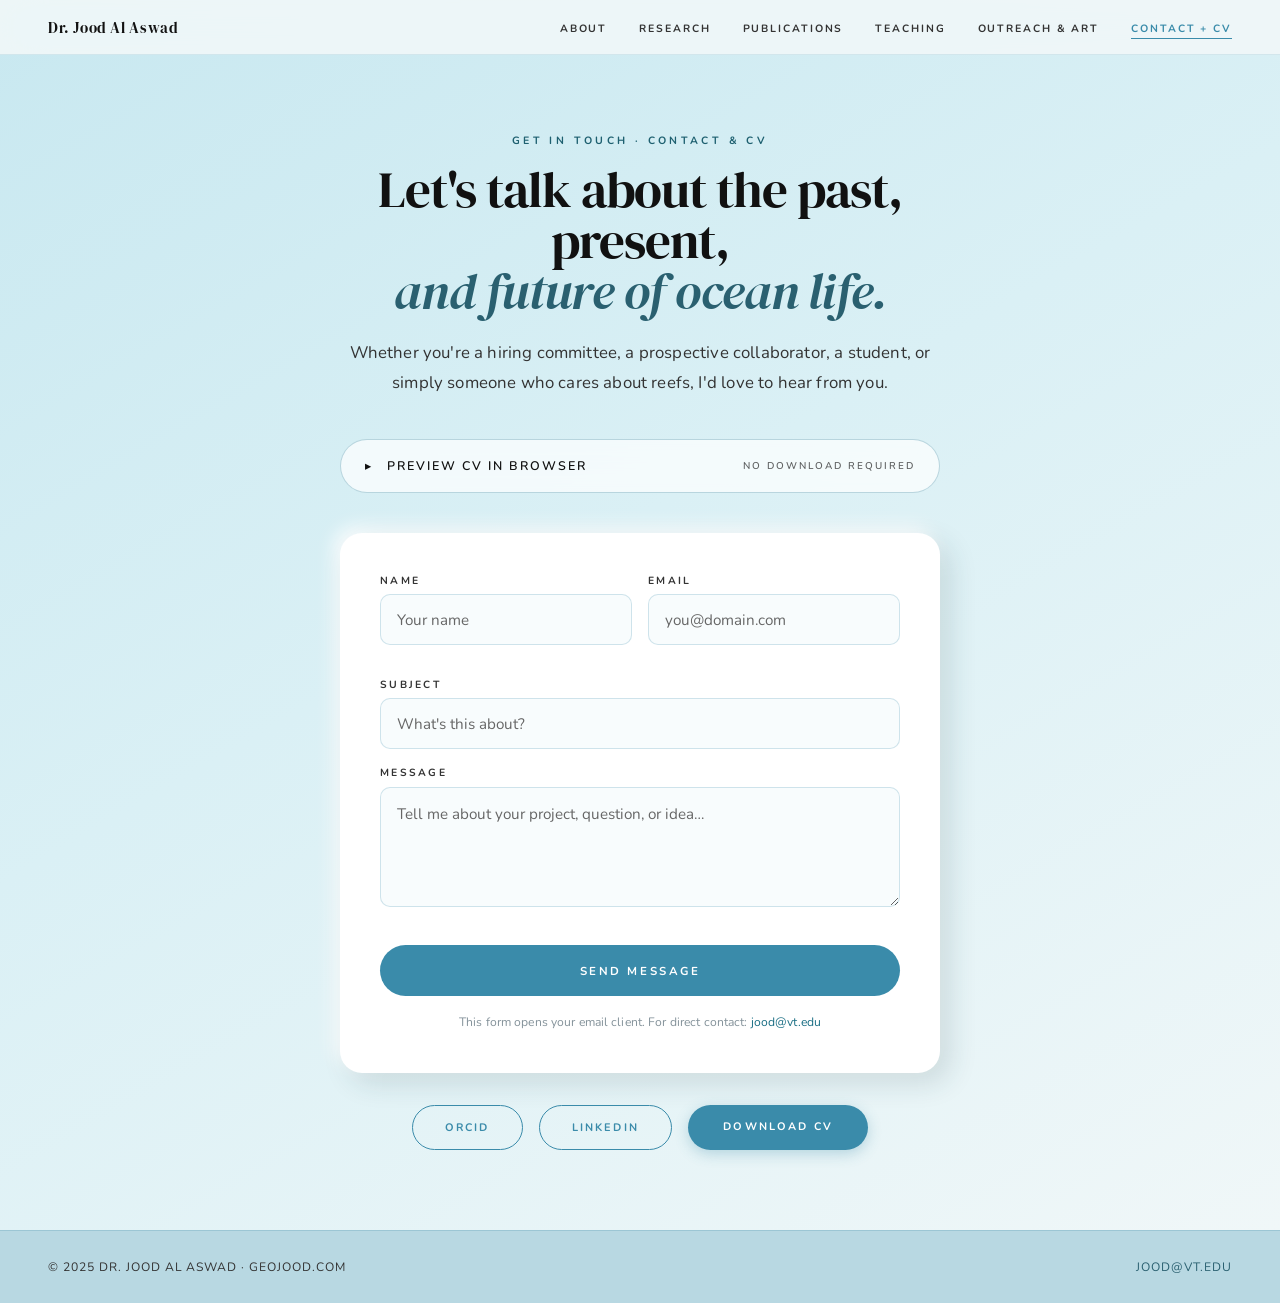
==== contact.html @ 515f74a3 "Add files via upload" ====
<!DOCTYPE html>
<html lang="en">
<head>
<meta charset="UTF-8">
<meta name="viewport" content="width=device-width, initial-scale=1.0">
<title>Contact &amp; CV: Dr. Jood Al Aswad</title>
<link rel="stylesheet" href="site.css">
<style>
.cv-toggle {
  width: 100%;
  display: flex; align-items: center; gap: 0.85rem;
  background: rgba(255,255,255,0.7);
  border: 1px solid rgba(46,125,154,0.3);
  color: #111111;
  font-family: var(--sans); font-size: 0.78rem;
  letter-spacing: 0.16em; text-transform: uppercase;
  font-weight: 600; padding: 1.1rem 1.5rem;
  border-radius: 999px; cursor: pointer;
  backdrop-filter: blur(10px);
  transition: all 0.3s; margin-bottom: 1.5rem;
}
.cv-toggle:hover { background: #ffffff; border-color: var(--teal); }
.cv-frame { border-radius: 14px; overflow: hidden; }
</style>
</head>
<body>

<nav>
  <a href="index.html" class="nav-name">Dr. Jood Al Aswad</a>
  <button class="nav-toggle" aria-label="Toggle navigation"><span></span><span></span><span></span></button>
  <ul class="nav-links">
    <li><a href="index.html">About</a></li>
    <li><a href="research.html">Research</a></li>
    <li><a href="publications.html">Publications</a></li>
    <li><a href="teaching.html">Teaching</a></li>
    <li><a href="outreach.html">Outreach &amp; Art</a></li>
    <li><a href="contact.html">Contact + CV</a></li>
  </ul>
</nav>

<!-- CONTACT, LIGHT SEAFOAM -->
<section style="min-height:100vh;background:linear-gradient(150deg,#c8e8f0 0%,#daf0f5 45%,#f0f7f8 100%);
  display:flex;flex-direction:column;align-items:center;justify-content:center;
  padding:8rem 2rem 5rem;position:relative;overflow:hidden;">

  <div class="bokeh">
    <div class="bokeh-orb" style="--tx:45px;--ty:-28px;--ts:1.12;width:600px;height:600px;top:-10%;left:30%;"></div>
    <div class="bokeh-orb" style="--tx:-30px;--ty:22px;--ts:0.92;width:450px;height:450px;top:35%;left:-5%;"></div>
    <div class="bokeh-orb" style="--tx:25px;--ty:-18px;--ts:1.05;width:350px;height:350px;top:40%;right:-5%;"></div>
  </div>

  <div style="position:relative;z-index:2;width:100%;max-width:600px;text-align:center;">
    <span class="eyebrow sr d1" style="display:inline-block;margin-bottom:1rem;">Get in touch · Contact &amp; CV</span>
    <h1 style="font-family:var(--serif);font-size:clamp(2rem,4vw,3.4rem);font-weight:400;line-height:1;
         color:#111111;margin-bottom:1.25rem;letter-spacing:-0.02em;" class="sr d2">
      Let's talk about the past, present,<br><em style="font-style:italic;color:var(--teal-d);">and future of ocean life.</em>
    </h1>
    <p style="font-size:1.05rem;color:#333333;line-height:1.82;margin-bottom:2.5rem;" class="sr d3">
      Whether you're a hiring committee, a prospective collaborator, a student, or simply someone who cares about reefs, I'd love to hear from you.
    </p>

    <!-- CV Preview -->
    <div class="sr d3" style="margin-bottom:2.5rem;">
      <button class="cv-toggle" onclick="toggleCV(this)">
        <span id="cv-toggle-icon">▸</span>
        <span id="cv-toggle-label">Preview CV in browser</span>
        <span style="margin-left:auto;font-size:0.62rem;opacity:0.65;">No download required</span>
      </button>
      <div id="cv-frame" style="display:none;">
        <div class="cv-frame">
          <object data="cv.pdf" type="application/pdf" width="100%" height="700">
            <p style="color:var(--text-muted);padding:1.5rem;text-align:center;">
              <a href="cv.pdf" style="color:var(--teal-d);">Download CV directly</a>
            </p>
          </object>
        </div>
      </div>
    </div>

    <!-- Contact form -->
    <div class="contact-form sr d4">
      <div class="form-row">
        <div class="form-group">
          <label class="form-label">Name</label>
          <input class="form-input" type="text" id="name" placeholder="Your name" autocomplete="name">
        </div>
        <div class="form-group">
          <label class="form-label">Email</label>
          <input class="form-input" type="email" id="email" placeholder="you@domain.com" autocomplete="email">
        </div>
      </div>
      <div class="form-group">
        <label class="form-label">Subject</label>
        <input class="form-input" type="text" id="subject" placeholder="What's this about?">
      </div>
      <div class="form-group">
        <label class="form-label">Message</label>
        <textarea class="form-textarea" id="message" placeholder="Tell me about your project, question, or idea…"></textarea>
      </div>
      <button class="form-submit" onclick="submitForm()">Send message</button>
      <div id="formSuccess" style="display:none;padding:1.2rem;background:rgba(76,161,175,0.12);
           border:1px solid rgba(76,161,175,0.4);border-radius:10px;
           text-align:center;font-family:var(--serif);font-size:1.05rem;
           color:var(--teal-d);margin-top:1rem;">
        ✦ Opening your mail app… send the message to complete.
      </div>
      <p style="font-size:0.76rem;color:rgba(10,37,53,0.5);text-align:center;margin-top:0.9rem;">
        This form opens your email client. For direct contact: <a href="mailto:jood@vt.edu" style="color:#1a6e84;">jood@vt.edu</a>
      </p>
    </div>

    <!-- External links -->
    <div class="flex-gap sr d5" style="justify-content:center;margin-top:2rem;">
      <a href="https://orcid.org/0000-0003-4360-7665" class="btn-ghost" style="border-color:var(--teal);color:var(--teal);" target="_blank">ORCID</a>
      <a href="http://linkedin.com/in/joodalaswad" class="btn-ghost" style="border-color:var(--teal);color:var(--teal);" target="_blank">LinkedIn</a>
      <a href="cv.pdf" class="btn-solid" target="_blank">Download CV</a>
    </div>
  </div>
</section>

<footer>
  <span>© 2025 Dr. Jood Al Aswad · geojood.com</span>
  <a href="mailto:jood@vt.edu">jood@vt.edu</a>
</footer>

<script src="site.js"></script>
<script>
function toggleCV(btn) {
  const frame = document.getElementById('cv-frame');
  const icon  = document.getElementById('cv-toggle-icon');
  const label = document.getElementById('cv-toggle-label');
  const open  = frame.style.display === 'block';
  frame.style.display = open ? 'none' : 'block';
  icon.textContent  = open ? '▸' : '▾';
  label.textContent = open ? 'Preview CV in browser' : 'Hide CV preview';
}
</script>
</body>
</html>
---- site.css ----
/* ============================================================
   DR. JOOD AL ASWAD — SITE CSS v3
   Umvvelt-inspired: seafoam white body, dark neumorphic cards,
   glassmorphic hero, Nunito + Cormorant Garamond
   ============================================================ */

@import url('https://fonts.googleapis.com/css2?family=DM+Serif+Display:ital@0;1&family=Nunito:ital,wght@0,400;0,500;0,600;0,700;0,800;1,400&display=swap');

:root {
  --serif:  'DM Serif Display', Georgia, serif;
  --sans:   'Nunito', system-ui, sans-serif;

  /* Page surface — seafoam white */
  --bg:       #f0f7f8;
  --bg-card:  #f8fcfd;   /* slightly lighter for card-on-bg use */

  /* Light blue neumorphic card */
  --card-bg:   #cfe8ed;
  --card-dark: #aac8d0;
  --card-lt:   #ffffff;

  /* Text on light background */
  --ink:     #111111;
  --ink-mid: #333333;
  --ink-lt:  #666666;

  /* Text on light blue cards */
  --card-text:  #111111;
  --card-muted: #333333;
  --card-label: #2a6070;

  /* Accents — keep your ocean palette */
  --teal:   #3a8baa;
  --teal-d: #2a6070;
  --cyan:   #7ee8ff;
  --gold:   #c8a020;    /* warmer gold on light bg */
  --gold-lt:#fff0a0;    /* light gold for dark cards */
  --coral:  #f5a8c0;

  /* Hero glass */
  --glass-bg:     rgba(255,255,255,0.45);
  --glass-border: rgba(58,139,170,0.22);

  --max-w: 1160px;
  --narrow: 720px;
}

*, *::before, *::after { margin:0; padding:0; box-sizing:border-box; }
html { scroll-behavior:smooth; overflow-x:hidden; }
body {
  font-family: var(--sans);
  font-size: 16px;
  color: var(--ink);
  background: var(--bg);
  -webkit-font-smoothing: antialiased;
  overflow-x: hidden;
}
p { line-height:1.82; letter-spacing:0.01em; font-weight:400; }
a { color:inherit; text-decoration:none; }
img { display:block; }

/* ============================================================
   NAVIGATION
   ============================================================ */
nav {
  position:fixed; top:0; left:0; right:0; z-index:300;
  display:flex; justify-content:space-between; align-items:center;
  padding:1rem 3rem;
  background:rgba(240,247,248,0.92);
  backdrop-filter:blur(20px) saturate(1.4);
  border-bottom:1px solid rgba(58,139,170,0.15);
}
.nav-name {
  font-family:var(--serif);
  font-size:0.95rem;
  color:var(--ink);
  letter-spacing:0.04em;
  font-weight:500;
}
.nav-links { display:flex; gap:2rem; list-style:none; }
.nav-links a {
  font-size:0.66rem;
  letter-spacing:0.18em;
  text-transform:uppercase;
  color:var(--ink-mid);
  font-weight:700;
  transition:color 0.22s;
  padding-bottom:2px;
  border-bottom:1.5px solid transparent;
}
.nav-links a:hover,
.nav-links a.active { color:var(--teal); border-bottom-color:var(--teal); }

.nav-toggle {
  display:none; flex-direction:column; gap:5px;
  background:none; border:none; cursor:pointer; padding:0.4rem; z-index:310;
}
.nav-toggle span { display:block; width:22px; height:2px; background:var(--ink); border-radius:2px; transition:all 0.3s; }
.nav-toggle.open span:nth-child(1) { transform:translateY(7px) rotate(45deg); }
.nav-toggle.open span:nth-child(2) { opacity:0; }
.nav-toggle.open span:nth-child(3) { transform:translateY(-7px) rotate(-45deg); }

@media (max-width:768px) {
  nav { padding:0.85rem 1.25rem; }
  .nav-toggle { display:flex; }
  .nav-links {
    display:none; position:fixed; top:0; left:0; right:0;
    padding:5rem 2rem 2rem;
    background:rgba(240,247,248,0.97);
    backdrop-filter:blur(24px);
    flex-direction:column; gap:0; z-index:299;
    border-bottom:1px solid rgba(58,139,170,0.2);
  }
  .nav-links.open { display:flex; }
  .nav-links li { border-bottom:1px solid rgba(58,139,170,0.12); }
  .nav-links a { display:block; padding:1rem 0.5rem; border-bottom:none; }
}

/* ============================================================
   HERO — LIGHT GLASSMORPHISM
   Bright gradient, bokeh teal orbs, white frosted panel
   ============================================================ */
.page-hero {
  min-height:100vh;
  position:relative;
  display:grid;
  grid-template-columns:1.35fr 1fr;
  align-items:stretch;
  overflow:hidden;
  background:linear-gradient(150deg, #d4eef5 0%, #e8f6f8 35%, #f0f7f8 70%, #e2f0f4 100%);
}

.bokeh { position:absolute; inset:0; pointer-events:none; overflow:hidden; }
.bokeh-orb {
  position:absolute; border-radius:50%;
  filter:blur(90px); opacity:0;
  animation:bokehFloat ease-in-out infinite alternate;
}
.bokeh-orb:nth-child(1) {
  width:600px; height:600px; top:-10%; left:30%;
  background:radial-gradient(circle,rgba(58,139,170,0.28) 0%,transparent 70%);
  animation-duration:14s; animation-delay:0s;
}
.bokeh-orb:nth-child(2) {
  width:450px; height:450px; top:30%; left:-5%;
  background:radial-gradient(circle,rgba(76,161,175,0.22) 0%,transparent 70%);
  animation-duration:18s; animation-delay:-4s;
}
.bokeh-orb:nth-child(3) {
  width:500px; height:500px; top:35%; right:-8%;
  background:radial-gradient(circle,rgba(126,232,255,0.2) 0%,transparent 70%);
  animation-duration:22s; animation-delay:-8s;
}
.bokeh-orb:nth-child(4) {
  width:280px; height:280px; bottom:10%; left:55%;
  background:radial-gradient(circle,rgba(200,160,32,0.14) 0%,transparent 70%);
  animation-duration:16s; animation-delay:-2s;
}
@keyframes bokehFloat {
  from { opacity:0.7; transform:translate(0,0) scale(1); }
  to   { opacity:1;   transform:translate(var(--tx,30px),var(--ty,-20px)) scale(var(--ts,1.08)); }
}

/* Hero glass panel */
.hero-inner {
  position:relative; z-index:2;
  padding:8rem 3.5rem 4rem 4.5rem;
  display:flex; flex-direction:column; justify-content:center;
  background:var(--glass-bg);
  backdrop-filter:blur(24px) saturate(1.5);
  -webkit-backdrop-filter:blur(24px) saturate(1.5);
  border-right:1px solid var(--glass-border);
}
.hero-photo-col {
  position:relative; z-index:2;
  display:flex; flex-direction:column; align-self:stretch;
}
.portrait-large { flex:1; min-height:0; overflow:hidden; }
.portrait-large img { width:100%; height:100%; object-fit:cover; object-position:center top; }
.hero-affil {
  padding:1.2rem 1.5rem;
  background:rgba(255,255,255,0.7);
  backdrop-filter:blur(12px);
  border-top:1px solid var(--glass-border);
}
.hero-affil-role { font-size:0.88rem; color:var(--teal); font-weight:600; letter-spacing:0.04em; }
.hero-affil-inst { font-size:0.78rem; color:var(--ink-mid); margin-top:0.2rem; }

/* Hero type — dark text on light glass */
.hero-eyebrow {
  font-size:0.66rem; letter-spacing:0.34em; text-transform:uppercase;
  font-family:var(--serif); font-style:italic; font-weight:400;
  color:var(--teal); margin-bottom:1.1rem; display:block;
  animation:fadeUp 0.7s ease both;
}
.hero-hi {
  font-family:var(--serif); font-size:1.05rem; font-weight:300;
  color:var(--ink-mid); margin-bottom:0.1rem; font-style:italic;
  animation:fadeUp 0.8s 0.06s ease both;
}
.hero-name {
  font-family:var(--serif);
  font-size:clamp(2.2rem,4.2vw,3.8rem);
  font-weight:300; line-height:0.95;
  color:var(--ink); margin-bottom:1rem;
  animation:fadeUp 0.85s 0.12s ease both;
}
.hero-name em { font-style:italic; color:var(--teal); }
.hero-tagline {
  font-family:var(--serif); font-size:clamp(0.9rem,1.3vw,1.05rem);
  font-style:italic; font-weight:300;
  color:var(--ink-mid); margin-bottom:1rem;
  animation:fadeUp 0.9s 0.18s ease both;
}
.hero-vision {
  font-size:clamp(0.9rem,1.2vw,1.02rem);
  line-height:1.82; color:var(--ink);
  font-weight:400; margin-bottom:1.5rem;
  animation:fadeUp 1s 0.24s ease both;
  max-width:520px;
}
.hero-vision strong { color:var(--teal); font-weight:700; }
.hero-cta { display:flex; gap:1rem; flex-wrap:wrap; animation:fadeUp 1s 0.3s ease both; }

.hero-wave { position:absolute; bottom:0; left:0; right:0; pointer-events:none; z-index:3; }

@keyframes fadeUp {
  from { opacity:0; transform:translateY(18px); }
  to   { opacity:1; transform:none; }
}

@media (max-width:768px) {
  .page-hero { grid-template-columns:1fr; grid-template-rows:auto auto; min-height:auto; height:auto; }
  .hero-photo-col { order:1; height:55vw; max-height:340px; padding-top:4.5rem; }
  .hero-inner { order:2; padding:2.5rem 1.5rem 3rem; border-right:none; border-top:1px solid var(--glass-border); }
  .hero-name { font-size:clamp(2.2rem,10vw,3.2rem); }
}

/* Fish */
.fish { position:fixed; pointer-events:none; opacity:0; animation:swimRight linear infinite; z-index:1; }
.fish img { width:100%; height:auto; }
@keyframes swimRight {
  from { transform:translateX(-120px); opacity:0; }
  5%   { opacity:0.18; }
  95%  { opacity:0.18; }
  to   { transform:translateX(calc(100vw + 120px)); opacity:0; }
}

/* ============================================================
   SECTION INTRO — inner pages (light version)
   ============================================================ */
.section-intro {
  padding:7rem 3rem 4rem;
  background:linear-gradient(150deg,#c8e8f0 0%,#daf0f5 40%,#f0f7f8 100%);
  position:relative; overflow:hidden;
}
.section-intro .bokeh { position:absolute; inset:0; }
.section-intro-inner { max-width:var(--max-w); margin:0 auto; position:relative; z-index:2; }
.section-intro-inner .eyebrow { color:rgba(180,230,245,0.85); }
.section-intro h1 {
  font-family:var(--serif);
  font-size:clamp(2.2rem,4vw,3.8rem);
  font-weight:400; line-height:1;
  letter-spacing:-0.02em; color:var(--ink);
  margin-bottom:1.25rem;
}
.section-intro h1 em { font-style:italic; color:var(--teal); }
.section-intro p.lead {
  font-size:clamp(1rem,1.4vw,1.18rem);
  font-weight:400; line-height:1.85;
  color:var(--ink-mid); max-width:640px;
}

/* ============================================================
   CONTENT SECTIONS — light background
   ============================================================ */
.neu-section { background:var(--bg); padding:7rem 3rem; position:relative; }
.neu-inner  { max-width:var(--max-w); margin:0 auto; }
.neu-narrow { max-width:var(--narrow); margin:0 auto; }

/* Section headers on light background */
.eyebrow {
  font-size:0.66rem; letter-spacing:0.32em; text-transform:uppercase;
  font-weight:700; color:#1e6070;
  margin-bottom:1rem; display:block;
}
.section-headline {
  font-family:var(--serif);
  font-size:clamp(2rem,3.5vw,3.2rem);
  font-weight:400; line-height:1.02;
  letter-spacing:-0.02em; color:var(--ink);
  margin-bottom:1.5rem;
}
.section-headline em { font-style:italic; color:var(--teal); }
.section-lead {
  font-size:clamp(1rem,1.3vw,1.15rem);
  font-weight:400; line-height:1.88;
  color:var(--ink-mid);
  max-width:640px; margin-bottom:3rem;
}

/* ============================================================
   NEUMORPHIC CARDS — dark panels on light page
   Light comes from top-left; dark shadow bottom-right
   ============================================================ */
.neu-card {
  background:var(--card-bg);
  border-radius:20px;
  padding:2rem 2.25rem;
  box-shadow:7px 7px 16px var(--card-dark),-5px -5px 13px var(--card-lt);
  transition:box-shadow 0.32s ease, transform 0.32s ease;
}
.neu-card:hover {
  box-shadow:9px 9px 20px var(--card-dark),-6px -6px 16px var(--card-lt);
  transform:translateY(-2px);
}
.neu-card.accent-pink,.neu-card.accent-cyan,
.neu-card.accent-gold,.neu-card.accent-teal {
  box-shadow:7px 7px 16px var(--card-dark),-5px -5px 13px var(--card-lt);
}

/* Card grids */
.neu-grid-2 { display:grid; grid-template-columns:repeat(2,1fr); gap:1.75rem; }
.neu-grid-3 { display:grid; grid-template-columns:repeat(3,1fr); gap:1.5rem; }
@media (max-width:880px) { .neu-grid-2,.neu-grid-3 { grid-template-columns:1fr; } }

/* Card internals */
.neu-card-num {
  font-family:var(--serif); font-size:2.4rem; font-weight:400;
  color:var(--teal-d); line-height:1; margin-bottom:0.75rem;
}
.neu-card h3,.neu-card h4 {
  font-family:var(--sans); font-size:1.15rem; font-weight:700;
  color:#111111; margin-bottom:0.6rem; line-height:1.25;
}
.neu-card p { font-size:1rem; line-height:1.88; color:#333333; font-weight:400; }
.neu-card p strong { color:#111111; font-weight:700; }
.neu-stat-num {
  font-family:var(--serif); font-size:clamp(2.8rem,4.5vw,4rem);
  font-weight:400; line-height:1; color:var(--teal-d);
  margin-bottom:0.85rem; letter-spacing:-0.02em;
}
.neu-stat-head { font-family:var(--sans); font-size:1.15rem; font-weight:700; color:#111111; margin-bottom:0.5rem; line-height:1.3; }
.neu-stat-body { font-size:1rem; line-height:1.78; color:#333333; }

/* ============================================================
   BUTTONS
   ============================================================ */
.btn-solid {
  display:inline-block; padding:0.9rem 2.2rem;
  background:var(--teal); color:#ffffff;
  font-family:var(--sans); font-size:0.68rem;
  letter-spacing:0.2em; text-transform:uppercase;
  font-weight:700; border-radius:999px;
  transition:all 0.25s;
  box-shadow:0 4px 14px rgba(58,139,170,0.3);
}
.btn-solid:hover { background:var(--teal-d); transform:translateY(-2px); box-shadow:0 6px 20px rgba(58,139,170,0.4); }

.btn-ghost {
  display:inline-block; padding:0.88rem 2rem;
  background:transparent;
  border:1.5px solid var(--teal);
  color:var(--teal);
  font-family:var(--sans); font-size:0.68rem;
  letter-spacing:0.2em; text-transform:uppercase;
  font-weight:700; border-radius:999px; transition:all 0.25s;
}
.btn-ghost:hover { background:var(--teal); color:#ffffff; }

/* ============================================================
   PUBLICATION CARDS
   ============================================================ */
.pub-card {
  display:grid; grid-template-columns:52px 1fr; gap:1.5rem;
  align-items:start; padding:1.75rem 2rem;
  background:var(--card-bg);
  border-radius:16px;
  box-shadow:7px 7px 16px var(--card-dark),-5px -5px 13px var(--card-lt);
  margin-bottom:1.25rem; transition:box-shadow 0.28s,transform 0.28s;
  position:relative; overflow:hidden;
}
.pub-card::before {
  content:''; position:absolute; left:0; top:50%;
  transform:translateY(-50%); width:3px; height:55%;
  border-radius:3px; opacity:0.65; transition:height 0.28s,opacity 0.28s;
}
.pub-card:nth-child(1)::before { background:#c07090; }
.pub-card:nth-child(2)::before { background:var(--teal); }
.pub-card:nth-child(3)::before { background:var(--gold); }
.pub-card:nth-child(4)::before { background:#4ca1af; }
.pub-card:nth-child(5)::before { background:#c07090; }
.pub-card:nth-child(6)::before { background:var(--gold); }
.pub-card:hover { transform:translateX(5px); box-shadow:9px 9px 20px var(--card-dark),-6px -6px 16px var(--card-lt); }
.pub-card:hover::before { height:75%; opacity:1; }
.pub-yr { font-family:var(--sans); font-size:1.05rem; font-weight:700; color:var(--teal-d); line-height:1.3; }
.pub-title { font-family:var(--sans); font-size:1.08rem; color:#111111; margin-bottom:0.3rem; line-height:1.45; font-weight:700; }
.pub-authors { font-size:0.93rem; color:#444444; margin-bottom:0.45rem; }
.pub-summary { font-size:0.97rem; color:#333333; line-height:1.82; font-weight:400; }
.pub-tags { display:flex; gap:0.45rem; flex-wrap:wrap; margin-top:0.75rem; }
.pub-tag {
  font-size:0.6rem; letter-spacing:0.14em; text-transform:uppercase;
  padding:0.28rem 0.75rem;
  background:rgba(46,125,154,0.10); border:1px solid rgba(46,125,154,0.28);
  border-radius:999px; color:var(--teal-d); font-weight:700;
  text-decoration:none; transition:all 0.22s;
}
.pub-tag:hover { background:var(--teal); color:#fff; border-color:var(--teal); }

/* ============================================================
   RESEARCH TIMELINE
   ============================================================ */
.research-layout {
  display:grid; grid-template-columns:200px 1fr;
  gap:4rem; align-items:stretch;
}
.research-layout > aside { position:relative; }
.research-layout > aside::before {
  content:''; position:absolute;
  left:1.75rem; top:0; bottom:0; width:2px;
  background:rgba(46,125,154,0.18); border-radius:2px; z-index:0;
}
.research-layout > aside::after {
  content:''; position:absolute;
  left:1.75rem; top:0; width:2px;
  height:var(--progress,0%); background:#e87070;
  border-radius:2px;
  box-shadow:0 0 6px rgba(232,112,112,0.8),0 0 14px rgba(232,112,112,0.5),0 0 28px rgba(232,112,112,0.25);
  transition:height 0.12s ease-out; z-index:0;
}
.rt-bar { position:sticky; top:7rem; }
.rt-item {
  position:absolute; left:0; transform:translateY(-50%);
  display:block; padding-left:2.5rem;
  cursor:pointer; text-decoration:none;
  border-left:2.5px solid transparent;
  margin-left:calc(1.75rem - 1px);
  transition:border-color 0.28s; white-space:nowrap; z-index:2;
}
.rt-item::before {
  content:''; position:absolute; left:-8px; top:50%;
  transform:translateY(-50%);
  width:11px; height:11px; border-radius:50%;
  background:#daeef2; border:2px solid rgba(46,125,154,0.3);
  transition:all 0.35s cubic-bezier(.4,0,.2,1); z-index:3;
}
.rt-item.active { border-left-color:var(--teal); }
.rt-item.active::before {
  background:var(--teal); border-color:var(--teal);
  width:16px; height:16px; left:-10px;
  box-shadow:0 0 0 4px rgba(46,125,154,0.18),0 0 14px rgba(46,125,154,0.85),0 0 32px rgba(46,125,154,0.42);
}
.rt-item:hover::before { background:var(--teal); border-color:var(--teal); box-shadow:0 0 10px rgba(46,125,154,0.5); }
/* visited: coral — !important beats active and hover */
.rt-item.visited { border-left-color:#e87070 !important; }
.rt-item.visited::before {
  background:#e87070 !important;
  border-color:#e87070 !important;
  width:11px !important; height:11px !important; left:-8px !important;
  box-shadow:0 0 8px rgba(232,112,112,0.85), 0 0 20px rgba(232,112,112,0.45) !important;
  transition:none !important;
}
.rt-item.visited strong { color:#b84040 !important; }
.rt-item strong {
  font-family:var(--sans); font-size:0.92rem; font-weight:600;
  color:#555; display:block; margin-bottom:0.15rem; transition:color 0.26s;
}
.rt-item em {
  font-style:normal; font-size:0.66rem; letter-spacing:0.1em; text-transform:uppercase;
  color:#999; font-weight:500; transition:color 0.26s;
}
.rt-item:hover strong, .rt-item.active strong { color:var(--teal); font-weight:700; }
.rt-item.active em { color:var(--gold); }
/* visited strong repeated here so it beats hover/active in the cascade */
.rt-item.visited strong { color:#b84040 !important; }
@media (max-width:880px) {
  .research-layout { grid-template-columns:1fr; }
  .research-layout > aside { display:none; }
}

/* Research panels */
.rp-era { font-size:0.66rem; letter-spacing:0.26em; text-transform:uppercase; color:var(--ink-lt); font-weight:700; margin-bottom:0.4rem; }
.rp-scale { font-family:var(--serif); font-size:0.92rem; font-style:italic; color:var(--ink-mid); margin-bottom:0.65rem; }
.rp-title { font-family:var(--serif); font-size:1.7rem; font-weight:400; color:var(--ink); margin-bottom:0.9rem; line-height:1.2; }
.rp-body { font-size:1rem; line-height:1.88; color:var(--ink-mid); font-weight:400; max-width:640px; margin-bottom:1.25rem; }
.rp-body strong { color:var(--ink); font-weight:700; }
.rp-panel { padding-bottom:5rem; margin-bottom:5rem; border-bottom:1px solid rgba(58,139,170,0.15); }
.rp-panel:last-child { border-bottom:none; margin-bottom:0; padding-bottom:0; }

/* ============================================================
   PHOTO GRID
   ============================================================ */
.photo-grid { display:grid; grid-template-columns:repeat(2,1fr); gap:1.25rem; margin-top:2.5rem; }
.photo-cell {
  position:relative; aspect-ratio:1/1; overflow:hidden; border-radius:16px;
  background:#c8dfe4;
  box-shadow:6px 6px 16px rgba(26,61,74,.18),-3px -3px 10px rgba(255,255,255,.8);
  cursor:pointer; transition:all 0.32s;
}
.photo-cell img { width:100%; height:100%; object-fit:cover; transition:transform 0.5s ease; }
.photo-cell:hover { transform:translateY(-3px); box-shadow:8px 8px 22px rgba(26,61,74,.24),-4px -4px 12px rgba(255,255,255,.88); }
.photo-cell:hover img { transform:scale(1.05); }
.photo-label {
  position:absolute; bottom:0.6rem; left:0.7rem; right:0.7rem;
  font-size:0.58rem; letter-spacing:0.16em; text-transform:uppercase;
  color:#ffffff; font-weight:700; text-align:center;
  background:rgba(26,45,58,0.75); backdrop-filter:blur(8px);
  padding:0.38rem 0.7rem; border-radius:999px;
  opacity:0; transform:translateY(5px); transition:all 0.28s;
}
.photo-cell:hover .photo-label { opacity:1; transform:translateY(0); }
@media (max-width:600px) { .photo-grid { grid-template-columns:1fr; } }

/* ============================================================
   SKILLS GRID
   ============================================================ */
.skills-grid { display:grid; grid-template-columns:repeat(4,1fr); gap:1.25rem; margin-top:2.5rem; }
.skill-block {
  background:var(--card-bg);
  border-radius:16px; padding:1.75rem;
  box-shadow:7px 7px 16px var(--card-dark),-5px -5px 13px var(--card-lt);
  transition:box-shadow 0.28s, transform 0.28s;
}
.skill-block:hover { transform:translateY(-2px); box-shadow:9px 9px 20px var(--card-dark),-6px -6px 16px var(--card-lt); }
.skill-cat { font-size:0.68rem; letter-spacing:0.18em; text-transform:uppercase; color:var(--teal-d); margin-bottom:0.85rem; font-weight:700; }
.skill-list { list-style:none; font-size:1rem; color:#333333; line-height:2.1; }
@media (max-width:880px) { .skills-grid { grid-template-columns:repeat(2,1fr); } }

/* ============================================================
   EDUCATION
   ============================================================ */
.edu-item { display:flex; gap:2rem; padding:1.4rem 0; border-top:1px solid rgba(58,139,170,0.15); align-items:flex-start; }
.edu-year { font-family:var(--serif); font-size:1.5rem; color:var(--teal); white-space:nowrap; min-width:90px; padding-top:4px; flex-shrink:0; font-weight:400; }
.edu-degree { font-size:0.96rem; color:var(--ink-mid); line-height:1.65; }
.edu-degree strong { display:block; color:var(--ink); font-weight:700; font-size:1rem; margin-bottom:0.2rem; }
.edu-degree em { font-style:italic; color:var(--teal); font-size:0.88rem; display:block; margin-top:0.3rem; }

/* ============================================================
   PULL QUOTE
   ============================================================ */
.pull-quote {
  font-family:var(--serif);
  font-size:clamp(1.5rem,2.8vw,2.4rem);
  font-weight:400; line-height:1.15; letter-spacing:-0.015em;
  text-align:center; max-width:880px; margin:0 auto;
  color:var(--ink);
}
.pull-quote em { font-style:italic; color:var(--teal); }

/* ============================================================
   CONTACT FORM
   ============================================================ */
.contact-section { background:var(--bg); padding:7rem 3rem; }
.contact-inner { max-width:580px; margin:0 auto; text-align:center; }
.contact-form {
  background:#ffffff; border-radius:22px; padding:2.5rem;
  box-shadow:10px 10px 28px rgba(26,61,74,.14),-6px -6px 18px rgba(255,255,255,.9);
  text-align:left; margin-top:2.5rem;
}
.form-row { display:grid; grid-template-columns:1fr 1fr; gap:1rem; margin-bottom:1rem; }
.form-group { display:flex; flex-direction:column; gap:0.4rem; margin-bottom:1rem; }
.form-label { font-size:0.65rem; letter-spacing:0.22em; text-transform:uppercase; color:var(--ink-mid); font-weight:700; }
.form-input,.form-textarea {
  width:100%; padding:0.9rem 1rem;
  font-family:var(--sans); font-size:0.95rem;
  color:var(--ink); background:#f8fcfd;
  border:1.5px solid rgba(58,139,170,0.22);
  border-radius:10px; outline:none; transition:all 0.28s;
}
.form-input::placeholder,.form-textarea::placeholder { color:var(--ink-lt); }
.form-input:focus,.form-textarea:focus { border-color:var(--teal); box-shadow:0 0 0 3px rgba(58,139,170,0.12); background:#fff; }
.form-textarea { resize:vertical; min-height:120px; line-height:1.6; }
.form-submit {
  width:100%; margin-top:1.4rem; padding:1.1rem 2rem;
  background:var(--teal); color:#ffffff;
  font-family:var(--sans); font-size:0.72rem;
  letter-spacing:0.22em; text-transform:uppercase;
  border:none; border-radius:999px; cursor:pointer;
  transition:all 0.28s; font-weight:700;
}
.form-submit:hover { background:var(--teal-d); transform:translateY(-2px); box-shadow:0 8px 24px rgba(58,139,170,0.3); }
@media (max-width:600px) { .form-row { grid-template-columns:1fr; } }

/* ============================================================
   DARK BAND — pull quotes, CTAs
   ============================================================ */
.dark-band {
  background:#b8d8e2;
  padding:5rem 3rem;
}
.dark-band .pull-quote { color:#111111; }
.dark-band .pull-quote em { font-style:italic; color:var(--teal-d); }

/* ============================================================
   FOOTER
   ============================================================ */
footer {
  background:#b8d8e2; padding:1.75rem 3rem;
  display:flex; justify-content:space-between; align-items:center;
  border-top:1px solid rgba(46,125,154,0.2);
}
footer span { font-size:0.76rem; color:#333333; letter-spacing:0.08em; text-transform:uppercase; }
footer a { font-size:0.76rem; color:var(--teal-d); letter-spacing:0.08em; text-transform:uppercase; transition:color 0.22s; }
footer a:hover { color:var(--teal); }
@media (max-width:600px) { footer { flex-direction:column; gap:0.75rem; text-align:center; padding:1.5rem; } }

/* ============================================================
   WAVE DIVIDERS
   ============================================================ */
.wave-down svg { display:block; width:100%; }
.wave-up svg   { display:block; width:100%; }

/* ============================================================
   SCROLL REVEAL
   ============================================================ */
.sr { opacity:0; transform:translateY(22px); }
.sr.visible { opacity:1; transform:none; transition:opacity 0.9s cubic-bezier(.16,1,.3,1),transform 0.9s cubic-bezier(.16,1,.3,1); }
.d1{transition-delay:.1s;} .d2{transition-delay:.22s;} .d3{transition-delay:.36s;}
.d4{transition-delay:.5s;} .d5{transition-delay:.64s;}

/* ============================================================
   MISC
   ============================================================ */
.flex-gap { display:flex; gap:1rem; flex-wrap:wrap; }

/* Lightbox */
#lightbox { display:none; position:fixed; inset:0; z-index:9999; background:rgba(2,8,20,.92); backdrop-filter:blur(12px); align-items:center; justify-content:center; cursor:zoom-out; }
#lightbox.open { display:flex !important; }
#lightbox.open #lightbox-img { transform:scale(1) !important; opacity:1 !important; }
#lightbox-img { max-width:90vw; max-height:88vh; border-radius:12px; box-shadow:0 0 60px rgba(126,232,255,.2); transform:scale(.92); opacity:0; transition:transform .35s cubic-bezier(.22,1,.36,1),opacity .3s ease; display:none; object-fit:contain; }
#lightbox-video { display:none; max-width:90vw; max-height:88vh; border-radius:12px; }
#lightbox-close { position:absolute; top:1.5rem; right:1.75rem; background:none; border:none; color:rgba(162,235,242,.7); font-size:2rem; cursor:pointer; line-height:1; z-index:2; transition:color .2s; }
#lightbox-close:hover { color:#7ee8ff; }
#lightbox-caption { position:absolute; bottom:1.5rem; left:50%; transform:translateX(-50%); color:rgba(255,255,255,.85); font-family:var(--sans); font-size:.82rem; letter-spacing:.15em; text-transform:uppercase; }
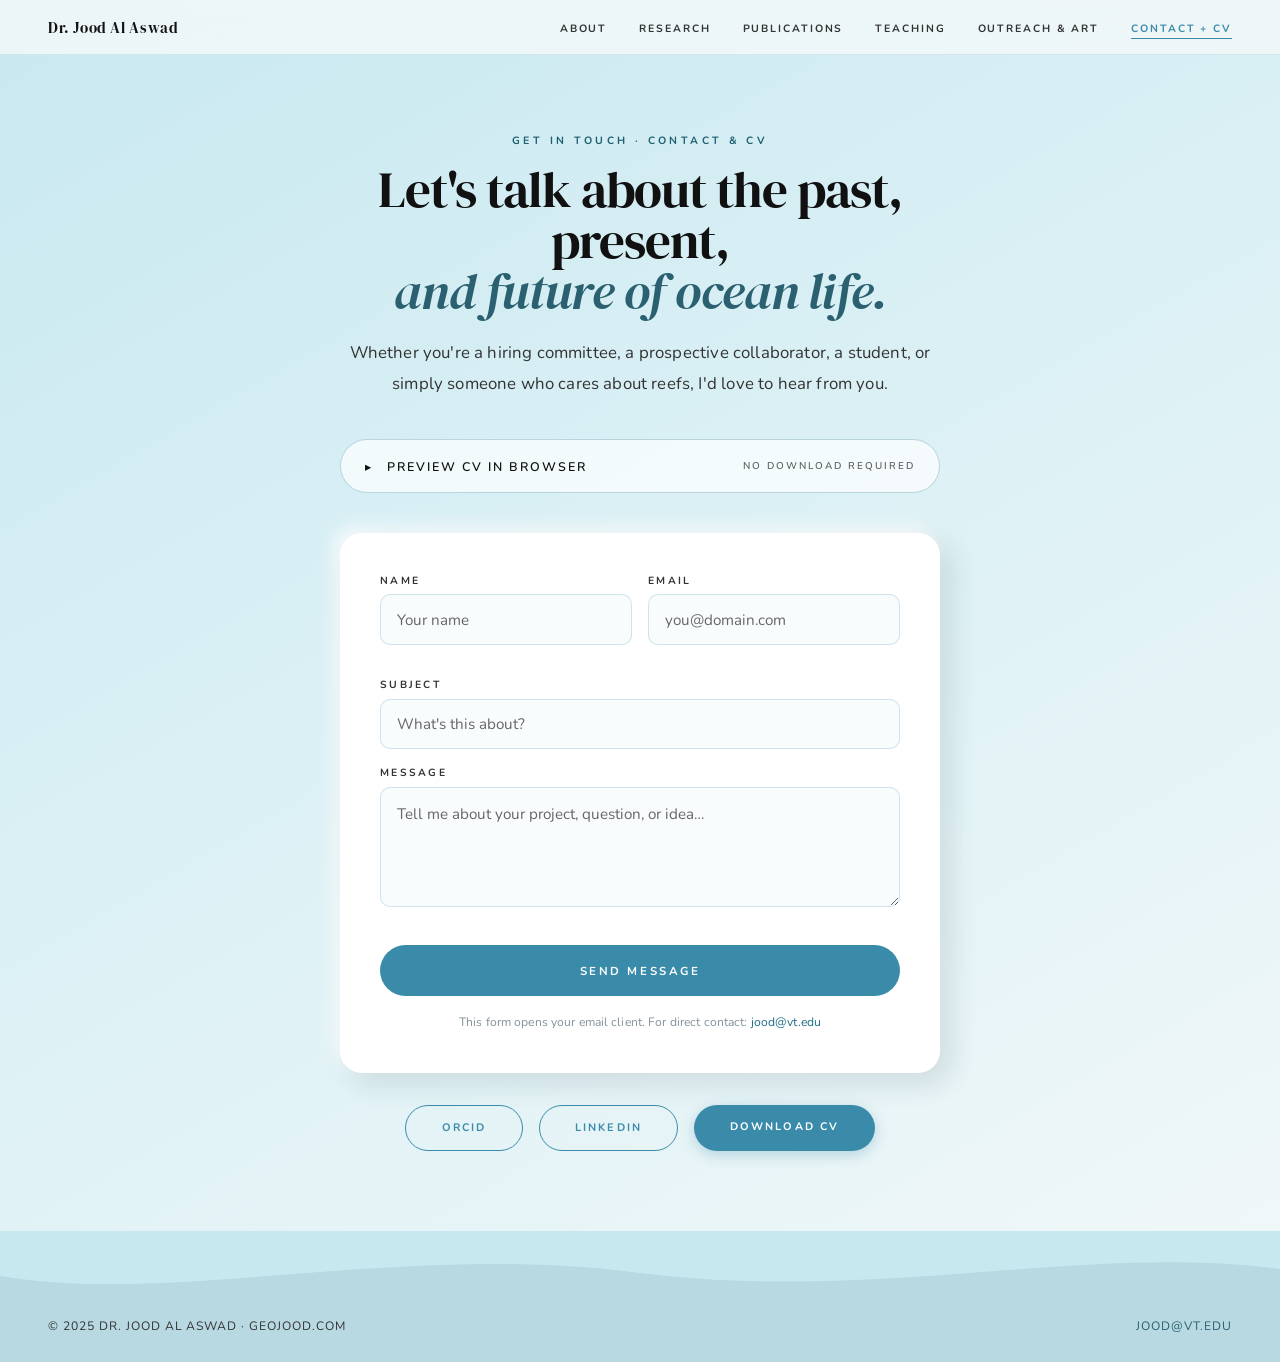
==== commit 1b17dc65: "Add files via upload" ====
--- a/contact.html
+++ b/contact.html
@@ -117,7 +117,11 @@
     </div>
   </div>
 </section>
-
+<div class="wave-divider" style="display:block;background:#c8e8f0;margin-bottom:-2px;line-height:0;">
+  <svg height="60" viewBox="0 0 1440 60" xmlns="http://www.w3.org/2000/svg" preserveAspectRatio="none" style="display:block;width:100%;">
+    <path d="M0,45 C200,75 450,10 720,42 C990,72 1220,12 1440,38 L1440,70 L0,70 Z" fill="#b8d8e2"/>
+  </svg>
+</div>
 <footer>
   <span>© 2025 Dr. Jood Al Aswad · geojood.com</span>
   <a href="mailto:jood@vt.edu">jood@vt.edu</a>
--- a/site.css
+++ b/site.css
@@ -1,6 +1,6 @@
 /* ============================================================
    DR. JOOD AL ASWAD — SITE CSS v3
-   Umvvelt-inspired: seafoam white body, dark neumorphic cards,
+   seafoam white body, dark neumorphic cards,
    glassmorphic hero, Nunito + Cormorant Garamond
    ============================================================ */
 
@@ -41,8 +41,8 @@
   --glass-bg:     rgba(255,255,255,0.45);
   --glass-border: rgba(58,139,170,0.22);
 
-  --max-w: 1160px;
-  --narrow: 720px;
+  --max-w: 1440px;
+  --narrow: 860px;
 }
 
 *, *::before, *::after { margin:0; padding:0; box-sizing:border-box; }
@@ -84,7 +84,7 @@
   text-transform:uppercase;
   color:var(--ink-mid);
   font-weight:700;
-  transition:color 0.22s;
+  transition:color 0.45s;
   padding-bottom:2px;
   border-bottom:1.5px solid transparent;
 }
@@ -128,6 +128,7 @@
   align-items:stretch;
   overflow:hidden;
   background:linear-gradient(150deg, #d4eef5 0%, #e8f6f8 35%, #f0f7f8 70%, #e2f0f4 100%);
+  width:100%;
 }
 
 .bokeh { position:absolute; inset:0; pointer-events:none; overflow:hidden; }
@@ -164,7 +165,7 @@
 /* Hero glass panel */
 .hero-inner {
   position:relative; z-index:2;
-  padding:8rem 3.5rem 4rem 4.5rem;
+  padding:8rem 5rem 4rem 7vw;
   display:flex; flex-direction:column; justify-content:center;
   background:var(--glass-bg);
   backdrop-filter:blur(24px) saturate(1.5);
@@ -191,36 +192,31 @@
   font-size:0.66rem; letter-spacing:0.34em; text-transform:uppercase;
   font-family:var(--serif); font-style:italic; font-weight:400;
   color:var(--teal); margin-bottom:1.1rem; display:block;
-  animation:fadeUp 0.7s ease both;
 }
 .hero-hi {
   font-family:var(--serif); font-size:1.05rem; font-weight:300;
   color:var(--ink-mid); margin-bottom:0.1rem; font-style:italic;
-  animation:fadeUp 0.8s 0.06s ease both;
 }
 .hero-name {
   font-family:var(--serif);
   font-size:clamp(2.2rem,4.2vw,3.8rem);
   font-weight:300; line-height:0.95;
   color:var(--ink); margin-bottom:1rem;
-  animation:fadeUp 0.85s 0.12s ease both;
 }
 .hero-name em { font-style:italic; color:var(--teal); }
 .hero-tagline {
   font-family:var(--serif); font-size:clamp(0.9rem,1.3vw,1.05rem);
   font-style:italic; font-weight:300;
   color:var(--ink-mid); margin-bottom:1rem;
-  animation:fadeUp 0.9s 0.18s ease both;
 }
 .hero-vision {
   font-size:clamp(0.9rem,1.2vw,1.02rem);
   line-height:1.82; color:var(--ink);
   font-weight:400; margin-bottom:1.5rem;
-  animation:fadeUp 1s 0.24s ease both;
-  max-width:520px;
+  max-width:680px;
 }
 .hero-vision strong { color:var(--teal); font-weight:700; }
-.hero-cta { display:flex; gap:1rem; flex-wrap:wrap; animation:fadeUp 1s 0.3s ease both; }
+.hero-cta { display:flex; gap:1rem; flex-wrap:wrap; }
 
 .hero-wave { position:absolute; bottom:0; left:0; right:0; pointer-events:none; z-index:3; }
 
@@ -237,26 +233,86 @@
 }
 
 /* Fish */
-.fish { position:fixed; pointer-events:none; opacity:0; animation:swimRight linear infinite; z-index:1; }
+.fish { position:absolute; pointer-events:none; opacity:0; animation:swimRight linear 1 forwards; z-index:1; }
 .fish img { width:100%; height:auto; }
 @keyframes swimRight {
-  from { transform:translateX(-120px); opacity:0; }
-  5%   { opacity:0.18; }
-  95%  { opacity:0.18; }
-  to   { transform:translateX(calc(100vw + 120px)); opacity:0; }
-}
-
-/* ============================================================
-   SECTION INTRO — inner pages (light version)
-   ============================================================ */
+  from { transform:translateX(-140px); opacity:0; }
+  5%   { opacity:0.22; }
+  92%  { opacity:0.22; }
+  to   { transform:translateX(calc(100vw + 140px)); opacity:0; }
+}
+
+/* ============================================================
+   ABOUT SECTION — full-bleed two-column mirroring hero
+   ============================================================ */
+.about-section {
+  display: grid;
+  grid-template-columns: 1fr 1.4fr;
+  align-items: stretch;
+  min-height: 100vh;
+  background: #ffffff;
+  overflow: hidden;
+  position: relative;
+}
+/* Wave that sits at the bottom of about-section */
+.about-wave-bottom {
+  position: absolute;
+  bottom: 0; left: 0; right: 0;
+  display: block;
+  pointer-events: none;
+  z-index: 3;
+}
+.about-photo-col {
+  position: relative;
+  overflow: hidden;
+  align-self: stretch;
+}
+.about-photo-col img {
+  width: 100%;
+  height: 100%;
+  object-fit: cover;
+  object-position: center top;
+  display: block;
+  filter: brightness(1.08) saturate(0.92);
+  transition: transform 1.1s ease;
+}
+.about-photo-col:hover img { transform: scale(1.03); }
+
+.about-inner {
+  display: flex;
+  align-items: center;
+  padding: 8rem 5rem 6rem 5rem;
+  background: var(--glass-bg);
+  backdrop-filter: blur(20px) saturate(1.4);
+  -webkit-backdrop-filter: blur(20px) saturate(1.4);
+  border-left: 1px solid var(--glass-border);
+}
+
+@media (max-width: 768px) {
+  .about-section {
+    grid-template-columns: 1fr;
+    min-height: auto;
+  }
+  .about-photo-col {
+    height: 60vw;
+    max-height: 380px;
+  }
+  .about-inner {
+    padding: 3rem 1.5rem 4rem;
+    border-left: none;
+    border-top: 1px solid var(--glass-border);
+  }
+}
+
+
 .section-intro {
-  padding:7rem 3rem 4rem;
+  padding:7rem 5rem 4rem;
   background:linear-gradient(150deg,#c8e8f0 0%,#daf0f5 40%,#f0f7f8 100%);
   position:relative; overflow:hidden;
 }
 .section-intro .bokeh { position:absolute; inset:0; }
 .section-intro-inner { max-width:var(--max-w); margin:0 auto; position:relative; z-index:2; }
-.section-intro-inner .eyebrow { color:rgba(180,230,245,0.85); }
+.section-intro-inner .eyebrow { color:#1e6070; }
 .section-intro h1 {
   font-family:var(--serif);
   font-size:clamp(2.2rem,4vw,3.8rem);
@@ -274,8 +330,9 @@
 /* ============================================================
    CONTENT SECTIONS — light background
    ============================================================ */
-.neu-section { background:var(--bg); padding:7rem 3rem; position:relative; }
+.neu-section { background:var(--bg); padding:8rem 4rem; position:relative; }
 .neu-inner  { max-width:var(--max-w); margin:0 auto; }
+.neu-inner > div + div { margin-top:8rem; }
 .neu-narrow { max-width:var(--narrow); margin:0 auto; }
 
 /* Section headers on light background */
@@ -296,7 +353,7 @@
   font-size:clamp(1rem,1.3vw,1.15rem);
   font-weight:400; line-height:1.88;
   color:var(--ink-mid);
-  max-width:640px; margin-bottom:3rem;
+  max-width:680px; margin-bottom:3rem;
 }
 
 /* ============================================================
@@ -308,7 +365,7 @@
   border-radius:20px;
   padding:2rem 2.25rem;
   box-shadow:7px 7px 16px var(--card-dark),-5px -5px 13px var(--card-lt);
-  transition:box-shadow 0.32s ease, transform 0.32s ease;
+  transition:box-shadow 0.9s ease, transform 0.9s ease;
 }
 .neu-card:hover {
   box-shadow:9px 9px 20px var(--card-dark),-6px -6px 16px var(--card-lt);
@@ -320,8 +377,8 @@
 }
 
 /* Card grids */
-.neu-grid-2 { display:grid; grid-template-columns:repeat(2,1fr); gap:1.75rem; }
-.neu-grid-3 { display:grid; grid-template-columns:repeat(3,1fr); gap:1.5rem; }
+.neu-grid-2 { display:grid; grid-template-columns:repeat(2,1fr); gap:2rem; }
+.neu-grid-3 { display:grid; grid-template-columns:repeat(3,1fr); gap:1.75rem; }
 @media (max-width:880px) { .neu-grid-2,.neu-grid-3 { grid-template-columns:1fr; } }
 
 /* Card internals */
@@ -344,29 +401,60 @@
 .neu-stat-body { font-size:1rem; line-height:1.78; color:#333333; }
 
 /* ============================================================
-   BUTTONS
-   ============================================================ */
+   BUTTONS — liquid wave-rise on hover
+   ::before starts well below the button. Its top edge has a
+   very subtle curve (small border-radius) so as it rises the
+   crest sweeps through — tight enough to never peek at rest.
+   ============================================================ */
+.btn-solid,
+.btn-ghost {
+  display: inline-block;
+  position: relative;
+  overflow: hidden;
+  font-family: var(--sans);
+  font-size: 0.68rem;
+  letter-spacing: 0.2em;
+  text-transform: uppercase;
+  font-weight: 700;
+  border-radius: 999px;
+  padding: 0.9rem 2.2rem;
+  cursor: pointer;
+  z-index: 0;
+  transition: color 0.7s ease, box-shadow 0.6s ease, transform 0.5s ease;
+}
+.btn-solid::before,
+.btn-ghost::before {
+  content: '';
+  position: absolute;
+  top: 105%;               /* starts just below the visible button */
+  left: -5%;
+  width: 110%;
+  height: 110%;
+  /* Very subtle wave crest — just 12% / 6% — barely perceptible curve */
+  border-radius: 50% 50% 0 0 / 12% 12% 0 0;
+  transition: top 1.1s cubic-bezier(0.22, 1, 0.36, 1);
+  z-index: -1;
+}
+.btn-solid:hover::before,
+.btn-ghost:hover::before {
+  top: -10%;               /* rise up to fill the button */
+}
+
 .btn-solid {
-  display:inline-block; padding:0.9rem 2.2rem;
-  background:var(--teal); color:#ffffff;
-  font-family:var(--sans); font-size:0.68rem;
-  letter-spacing:0.2em; text-transform:uppercase;
-  font-weight:700; border-radius:999px;
-  transition:all 0.25s;
-  box-shadow:0 4px 14px rgba(58,139,170,0.3);
-}
-.btn-solid:hover { background:var(--teal-d); transform:translateY(-2px); box-shadow:0 6px 20px rgba(58,139,170,0.4); }
+  background: var(--teal);
+  color: #ffffff;
+  box-shadow: 0 4px 14px rgba(58,139,170,0.3);
+}
+.btn-solid::before { background: var(--teal-d); }
+.btn-solid:hover { transform: translateY(-2px); box-shadow: 0 6px 22px rgba(58,139,170,0.42); }
 
 .btn-ghost {
-  display:inline-block; padding:0.88rem 2rem;
-  background:transparent;
-  border:1.5px solid var(--teal);
-  color:var(--teal);
-  font-family:var(--sans); font-size:0.68rem;
-  letter-spacing:0.2em; text-transform:uppercase;
-  font-weight:700; border-radius:999px; transition:all 0.25s;
-}
-.btn-ghost:hover { background:var(--teal); color:#ffffff; }
+  background: transparent;
+  border: 1.5px solid var(--teal);
+  color: var(--teal);
+}
+.btn-ghost::before { background: var(--teal); }
+.btn-ghost:hover { color: #ffffff; transform: translateY(-2px); box-shadow: 0 6px 22px rgba(58,139,170,0.28); }
 
 /* ============================================================
    PUBLICATION CARDS
@@ -377,13 +465,13 @@
   background:var(--card-bg);
   border-radius:16px;
   box-shadow:7px 7px 16px var(--card-dark),-5px -5px 13px var(--card-lt);
-  margin-bottom:1.25rem; transition:box-shadow 0.28s,transform 0.28s;
+  margin-bottom:1.25rem; transition:box-shadow 0.9s, transform 0.9s;
   position:relative; overflow:hidden;
 }
 .pub-card::before {
   content:''; position:absolute; left:0; top:50%;
   transform:translateY(-50%); width:3px; height:55%;
-  border-radius:3px; opacity:0.65; transition:height 0.28s,opacity 0.28s;
+  border-radius:3px; opacity:0.65; transition:height 0.55s, opacity 0.55s;
 }
 .pub-card:nth-child(1)::before { background:#c07090; }
 .pub-card:nth-child(2)::before { background:var(--teal); }
@@ -403,79 +491,78 @@
   padding:0.28rem 0.75rem;
   background:rgba(46,125,154,0.10); border:1px solid rgba(46,125,154,0.28);
   border-radius:999px; color:var(--teal-d); font-weight:700;
-  text-decoration:none; transition:all 0.22s;
+  text-decoration:none; transition:all 0.7s;
 }
 .pub-tag:hover { background:var(--teal); color:#fff; border-color:var(--teal); }
 
 /* ============================================================
-   RESEARCH TIMELINE
+   RESEARCH TIMELINE — inline glowing line, no sticky sidebar
    ============================================================ */
 .research-layout {
-  display:grid; grid-template-columns:200px 1fr;
-  gap:4rem; align-items:stretch;
-}
-.research-layout > aside { position:relative; }
-.research-layout > aside::before {
-  content:''; position:absolute;
-  left:1.75rem; top:0; bottom:0; width:2px;
-  background:rgba(46,125,154,0.18); border-radius:2px; z-index:0;
-}
-.research-layout > aside::after {
-  content:''; position:absolute;
-  left:1.75rem; top:0; width:2px;
-  height:var(--progress,0%); background:#e87070;
-  border-radius:2px;
-  box-shadow:0 0 6px rgba(232,112,112,0.8),0 0 14px rgba(232,112,112,0.5),0 0 28px rgba(232,112,112,0.25);
-  transition:height 0.12s ease-out; z-index:0;
-}
-.rt-bar { position:sticky; top:7rem; }
-.rt-item {
-  position:absolute; left:0; transform:translateY(-50%);
-  display:block; padding-left:2.5rem;
-  cursor:pointer; text-decoration:none;
-  border-left:2.5px solid transparent;
-  margin-left:calc(1.75rem - 1px);
-  transition:border-color 0.28s; white-space:nowrap; z-index:2;
-}
-.rt-item::before {
-  content:''; position:absolute; left:-8px; top:50%;
-  transform:translateY(-50%);
-  width:11px; height:11px; border-radius:50%;
-  background:#daeef2; border:2px solid rgba(46,125,154,0.3);
-  transition:all 0.35s cubic-bezier(.4,0,.2,1); z-index:3;
-}
-.rt-item.active { border-left-color:var(--teal); }
-.rt-item.active::before {
-  background:var(--teal); border-color:var(--teal);
-  width:16px; height:16px; left:-10px;
-  box-shadow:0 0 0 4px rgba(46,125,154,0.18),0 0 14px rgba(46,125,154,0.85),0 0 32px rgba(46,125,154,0.42);
-}
-.rt-item:hover::before { background:var(--teal); border-color:var(--teal); box-shadow:0 0 10px rgba(46,125,154,0.5); }
-/* visited: coral — !important beats active and hover */
-.rt-item.visited { border-left-color:#e87070 !important; }
-.rt-item.visited::before {
-  background:#e87070 !important;
-  border-color:#e87070 !important;
-  width:11px !important; height:11px !important; left:-8px !important;
-  box-shadow:0 0 8px rgba(232,112,112,0.85), 0 0 20px rgba(232,112,112,0.45) !important;
-  transition:none !important;
-}
-.rt-item.visited strong { color:#b84040 !important; }
-.rt-item strong {
-  font-family:var(--sans); font-size:0.92rem; font-weight:600;
-  color:#555; display:block; margin-bottom:0.15rem; transition:color 0.26s;
-}
-.rt-item em {
-  font-style:normal; font-size:0.66rem; letter-spacing:0.1em; text-transform:uppercase;
-  color:#999; font-weight:500; transition:color 0.26s;
-}
-.rt-item:hover strong, .rt-item.active strong { color:var(--teal); font-weight:700; }
-.rt-item.active em { color:var(--gold); }
-/* visited strong repeated here so it beats hover/active in the cascade */
-.rt-item.visited strong { color:#b84040 !important; }
+  display:block;
+  position:relative;
+  padding-left:3rem;
+}
+
+/* The continuous vertical line on the left */
+.research-layout::before {
+  content:'';
+  position:absolute;
+  left:0.9rem; top:0; bottom:0; width:3px;
+  background:rgba(46,125,154,0.15);
+  border-radius:3px;
+}
+
+/* Glowing fill — grows via JS as panels enter view */
+.tl-fill {
+  position:absolute;
+  left:0.9rem; top:0; width:3px;
+  height:0;
+  background:linear-gradient(to bottom, #e87070, #3a8baa);
+  border-radius:3px;
+  box-shadow:0 0 8px rgba(232,112,112,0.6), 0 0 18px rgba(232,112,112,0.3);
+  transition:height 0.4s cubic-bezier(.4,0,.2,1);
+  pointer-events:none;
+}
+
+/* Each panel */
+.rp-panel {
+  position:relative;
+  padding-bottom:5rem; margin-bottom:5rem;
+  border-bottom:1px solid rgba(58,139,170,0.15);
+}
+.rp-panel:last-child { border-bottom:none; margin-bottom:0; padding-bottom:0; }
+
+/* Node dot on the line */
+.rp-panel::before {
+  content:'';
+  position:absolute;
+  left:-2.6rem; top:1.6rem;
+  width:14px; height:14px; border-radius:50%;
+  background:#daeef2;
+  border:2.5px solid rgba(46,125,154,0.3);
+  box-shadow:4px 4px 8px rgba(170,200,208,0.6), -3px -3px 6px rgba(255,255,255,0.9);
+  transition:all 0.4s cubic-bezier(.4,0,.2,1);
+  z-index:2;
+}
+
+/* Active panel: coral glow on dot */
+.rp-panel.in-view::before {
+  background:#e87070;
+  border-color:#e87070;
+  width:18px; height:18px; left:-2.7rem; top:1.5rem;
+  box-shadow:0 0 0 4px rgba(232,112,112,0.15), 0 0 14px rgba(232,112,112,0.8), 0 0 28px rgba(232,112,112,0.4);
+}
+
+/* Hide old sticky timeline nav */
+.timeline-nav { display:none !important; }
+
 @media (max-width:880px) {
-  .research-layout { grid-template-columns:1fr; }
-  .research-layout > aside { display:none; }
+  .research-layout { padding-left:2rem; }
+  .research-layout::before { left:0.4rem; }
+  .tl-fill { left:0.4rem; }
+  .rp-panel::before { left:-1.9rem; top:1.4rem; width:12px; height:12px; }
+  .rp-panel.in-view::before { left:-2rem; top:1.3rem; width:16px; height:16px; }
 }
 
 /* Research panels */
@@ -488,17 +575,70 @@
 .rp-panel:last-child { border-bottom:none; margin-bottom:0; padding-bottom:0; }
 
 /* ============================================================
-   PHOTO GRID
-   ============================================================ */
-.photo-grid { display:grid; grid-template-columns:repeat(2,1fr); gap:1.25rem; margin-top:2.5rem; }
+   FULL-BLEED PHOTO GRID
+   Breaks out of neu-inner max-width using negative margins
+   so images span the full monitor width.
+   ============================================================ */
+.photo-grid-fullbleed {
+  display: grid;
+  grid-template-columns: repeat(3, 1fr);
+  gap: 1rem;
+  width: 100vw;
+  margin-left: calc(50% - 50vw);
+  padding: 0 1rem;
+  box-sizing: border-box;
+}
+.photo-grid-fullbleed .photo-cell {
+  border-radius: 8px;
+}
+.photo-grid-fullbleed .photo-cell .photo-label {
+  opacity: 0;
+}
+.photo-grid-fullbleed .photo-cell:hover .photo-label {
+  opacity: 1;
+}
+
+/* 4-image art gallery — 4 columns */
+.photo-grid-fullbleed.art-4 {
+  grid-template-columns: repeat(4, 1fr);
+}
+
+@media (max-width: 900px) {
+  .photo-grid-fullbleed {
+    width: 100%; margin-left: 0; padding: 0;
+    grid-template-columns: repeat(2, 1fr);
+  }
+  .photo-grid-fullbleed.art-4 { grid-template-columns: repeat(2, 1fr); }
+}
+@media (max-width: 600px) {
+  .photo-grid-fullbleed { grid-template-columns: 1fr; }
+  .photo-grid-fullbleed.art-4 { grid-template-columns: 1fr; }
+}
+
+/* Research panel full-width image */
+.rp-fullbleed-img {
+  width: 100vw;
+  margin-left: calc(50% - 50vw);
+  padding: 0 1rem;
+  box-sizing: border-box;
+}
+.rp-fullbleed-img .photo-cell { border-radius: 8px; }
+.rp-fullbleed-img .rp-body { padding: 0 1rem; }
+@media (max-width: 880px) {
+  .rp-fullbleed-img { width: 100%; margin-left: 0; padding: 0; }
+  .rp-fullbleed-img .rp-body { padding: 0; }
+}
+
+
+.photo-grid { display:grid; grid-template-columns:repeat(3,1fr); gap:1.5rem; margin-top:2.5rem; }
 .photo-cell {
-  position:relative; aspect-ratio:1/1; overflow:hidden; border-radius:16px;
+  position:relative; aspect-ratio:4/3; overflow:hidden; border-radius:16px;
   background:#c8dfe4;
   box-shadow:6px 6px 16px rgba(26,61,74,.18),-3px -3px 10px rgba(255,255,255,.8);
-  cursor:pointer; transition:all 0.32s;
-}
-.photo-cell img { width:100%; height:100%; object-fit:cover; transition:transform 0.5s ease; }
-.photo-cell:hover { transform:translateY(-3px); box-shadow:8px 8px 22px rgba(26,61,74,.24),-4px -4px 12px rgba(255,255,255,.88); }
+  cursor:pointer; transition:all 1.0s;
+}
+.photo-cell img { width:100%; height:100%; object-fit:cover; transition:transform 1.4s ease; }
+.photo-cell:hover { transform:translateY(-2px); box-shadow:8px 8px 22px rgba(26,61,74,.24),-4px -4px 12px rgba(255,255,255,.88); }
 .photo-cell:hover img { transform:scale(1.05); }
 .photo-label {
   position:absolute; bottom:0.6rem; left:0.7rem; right:0.7rem;
@@ -506,9 +646,10 @@
   color:#ffffff; font-weight:700; text-align:center;
   background:rgba(26,45,58,0.75); backdrop-filter:blur(8px);
   padding:0.38rem 0.7rem; border-radius:999px;
-  opacity:0; transform:translateY(5px); transition:all 0.28s;
+  opacity:0; transform:translateY(5px); transition:all 0.5s;
 }
 .photo-cell:hover .photo-label { opacity:1; transform:translateY(0); }
+@media (max-width:900px) { .photo-grid { grid-template-columns:repeat(2,1fr); } }
 @media (max-width:600px) { .photo-grid { grid-template-columns:1fr; } }
 
 /* ============================================================
@@ -519,7 +660,7 @@
   background:var(--card-bg);
   border-radius:16px; padding:1.75rem;
   box-shadow:7px 7px 16px var(--card-dark),-5px -5px 13px var(--card-lt);
-  transition:box-shadow 0.28s, transform 0.28s;
+  transition:box-shadow 0.9s, transform 0.9s;
 }
 .skill-block:hover { transform:translateY(-2px); box-shadow:9px 9px 20px var(--card-dark),-6px -6px 16px var(--card-lt); }
 .skill-cat { font-size:0.68rem; letter-spacing:0.18em; text-transform:uppercase; color:var(--teal-d); margin-bottom:0.85rem; font-weight:700; }
@@ -600,10 +741,14 @@
   border-top:1px solid rgba(46,125,154,0.2);
 }
 footer span { font-size:0.76rem; color:#333333; letter-spacing:0.08em; text-transform:uppercase; }
-footer a { font-size:0.76rem; color:var(--teal-d); letter-spacing:0.08em; text-transform:uppercase; transition:color 0.22s; }
+footer a { font-size:0.76rem; color:var(--teal-d); letter-spacing:0.08em; text-transform:uppercase; transition:color 0.55s; }
 footer a:hover { color:var(--teal); }
 @media (max-width:600px) { footer { flex-direction:column; gap:0.75rem; text-align:center; padding:1.5rem; } }
 
+/* Wave dividers between sections */
+.wave-divider { display:block; line-height:0; overflow:hidden; }
+.wave-divider svg { display:block; width:100%; }
+
 /* ============================================================
    WAVE DIVIDERS
    ============================================================ */
@@ -611,12 +756,55 @@
 .wave-up svg   { display:block; width:100%; }
 
 /* ============================================================
-   SCROLL REVEAL
-   ============================================================ */
-.sr { opacity:0; transform:translateY(22px); }
-.sr.visible { opacity:1; transform:none; transition:opacity 0.9s cubic-bezier(.16,1,.3,1),transform 0.9s cubic-bezier(.16,1,.3,1); }
-.d1{transition-delay:.1s;} .d2{transition-delay:.22s;} .d3{transition-delay:.36s;}
-.d4{transition-delay:.5s;} .d5{transition-delay:.64s;}
+   SCROLL REVEAL — staggered spring entrance
+   ============================================================ */
+
+.sr {
+  opacity: 0;
+  transform: translateY(44px);
+  will-change: opacity, transform;
+}
+.sr.visible {
+  opacity: 1;
+  transform: translateY(0);
+  transition: opacity 0.85s cubic-bezier(0.22,1,0.36,1), transform 0.85s cubic-bezier(0.22,1,0.36,1);
+}
+.d1{transition-delay:0.08s;} .d2{transition-delay:0.20s;} .d3{transition-delay:0.34s;}
+.d4{transition-delay:0.50s;} .d5{transition-delay:0.66s;}
+
+/* Whole-section block reveal */
+.section-reveal {
+  opacity: 0;
+  transform: translateY(60px);
+  will-change: opacity, transform;
+}
+.section-reveal.visible {
+  opacity: 1;
+  transform: translateY(0);
+  transition: opacity 1.0s cubic-bezier(0.16,1,0.3,1), transform 1.0s cubic-bezier(0.16,1,0.3,1);
+}
+
+/* Neu-cards stagger as a group */
+.neu-grid-2 .neu-card,
+.neu-grid-3 .neu-card {
+  opacity: 0;
+  transform: translateY(36px);
+  transition: opacity 0.7s cubic-bezier(0.22,1,0.36,1), transform 0.7s cubic-bezier(0.22,1,0.36,1);
+}
+.neu-grid-2.cards-visible .neu-card,
+.neu-grid-3.cards-visible .neu-card { opacity:1; transform:translateY(0); }
+.neu-grid-2.cards-visible .neu-card:nth-child(1),.neu-grid-3.cards-visible .neu-card:nth-child(1){transition-delay:0.05s;}
+.neu-grid-2.cards-visible .neu-card:nth-child(2),.neu-grid-3.cards-visible .neu-card:nth-child(2){transition-delay:0.18s;}
+.neu-grid-2.cards-visible .neu-card:nth-child(3),.neu-grid-3.cards-visible .neu-card:nth-child(3){transition-delay:0.31s;}
+.neu-grid-2.cards-visible .neu-card:nth-child(4),.neu-grid-3.cards-visible .neu-card:nth-child(4){transition-delay:0.44s;}
+
+/* Pub cards slide in from left */
+.pub-card {
+  opacity: 0;
+  transform: translateX(-24px);
+  transition: opacity 0.7s cubic-bezier(0.22,1,0.36,1), transform 0.7s cubic-bezier(0.22,1,0.36,1), box-shadow 0.28s ease;
+}
+.pub-card.pub-visible { opacity:1; transform:translateX(0); }
 
 /* ============================================================
    MISC
@@ -632,3 +820,91 @@
 #lightbox-close { position:absolute; top:1.5rem; right:1.75rem; background:none; border:none; color:rgba(162,235,242,.7); font-size:2rem; cursor:pointer; line-height:1; z-index:2; transition:color .2s; }
 #lightbox-close:hover { color:#7ee8ff; }
 #lightbox-caption { position:absolute; bottom:1.5rem; left:50%; transform:translateX(-50%); color:rgba(255,255,255,.85); font-family:var(--sans); font-size:.82rem; letter-spacing:.15em; text-transform:uppercase; }
+
+/* ============================================================
+   MOBILE — comprehensive responsive styles
+   ============================================================ */
+@media (max-width:768px) {
+
+  /* Hero: stack vertically, photo on top */
+  .page-hero {
+    grid-template-columns:1fr;
+    grid-template-rows:280px auto;
+    min-height:auto;
+  }
+  .hero-photo-col {
+    order:1; height:280px;
+  }
+  .hero-inner {
+    order:2;
+    padding:2.5rem 1.5rem 3rem;
+    border-right:none;
+    border-top:1px solid var(--glass-border);
+  }
+  .hero-vision { max-width:100%; }
+  .hero-name { font-size:clamp(2rem,8vw,3rem); }
+
+  /* About: stack photo / text / flyer vertically on mobile */
+  .neu-section { padding:4rem 1.25rem; }
+  .neu-inner > div[style*="grid-template-columns:340px"],
+  .neu-inner > div[style*="grid-template-columns:minmax"] {
+    display:block !important;
+  }
+  .neu-inner > div[style*="grid-template-columns:340px"] > div:first-child,
+  .neu-inner > div[style*="grid-template-columns:minmax"] > div:first-child {
+    width:100%; max-width:320px; margin:0 auto 2.5rem; aspect-ratio:3/4;
+    border-radius:6px !important;
+  }
+
+  /* Sub-section padding */
+  .neu-section { padding:4rem 1.5rem; }
+  .neu-inner > div + div { padding-top:4rem !important; }
+
+  /* Cards: single column */
+  .neu-grid-2, .neu-grid-3 { grid-template-columns:1fr !important; }
+
+  /* Publications */
+  .pub-card { grid-template-columns:44px 1fr; gap:1rem; padding:1.25rem 1rem; }
+  .pub-yr { font-size:0.9rem; }
+
+  /* Skills */
+  .skills-grid { grid-template-columns:1fr !important; }
+
+  /* Education */
+  .edu-item { grid-template-columns:52px 1fr; gap:1rem; }
+
+  /* Contact form */
+  .form-row { grid-template-columns:1fr !important; }
+  .contact-grid { grid-template-columns:1fr !important; }
+
+  /* Research panels */
+  .rp-panel { padding-bottom:3rem; margin-bottom:3rem; }
+  .rp-panel > div[style*="grid-template-columns"] { display:block !important; }
+  .rp-panel > div[style*="grid-template-columns"] > div { margin-bottom:1.5rem; }
+  .photo-cell { max-width:100% !important; }
+
+  /* Section intro headers */
+  .section-intro { padding:4rem 1.5rem 3rem; }
+  .section-intro h1 { font-size:clamp(2rem,7vw,2.8rem); }
+
+  /* Section headlines */
+  .section-headline { font-size:clamp(1.6rem,6vw,2.2rem); }
+
+  /* Outreach */
+  .outreach-grid { grid-template-columns:1fr !important; }
+
+  /* Footer */
+  footer { flex-direction:column; gap:0.75rem; text-align:center; padding:1.5rem 1.25rem; }
+
+  /* Art gallery */
+  .art-grid { grid-template-columns:1fr !important; }
+  .art-item.span2 { grid-column:auto !important; }
+}
+
+/* Slightly larger phones / small tablets */
+@media (max-width:480px) {
+  .hero-name { font-size:2rem; }
+  .section-headline { font-size:1.6rem; }
+  .neu-section { padding:3rem 1rem; }
+  .btn-solid, .btn-ghost { padding:0.65rem 1.2rem; font-size:0.72rem; }
+}
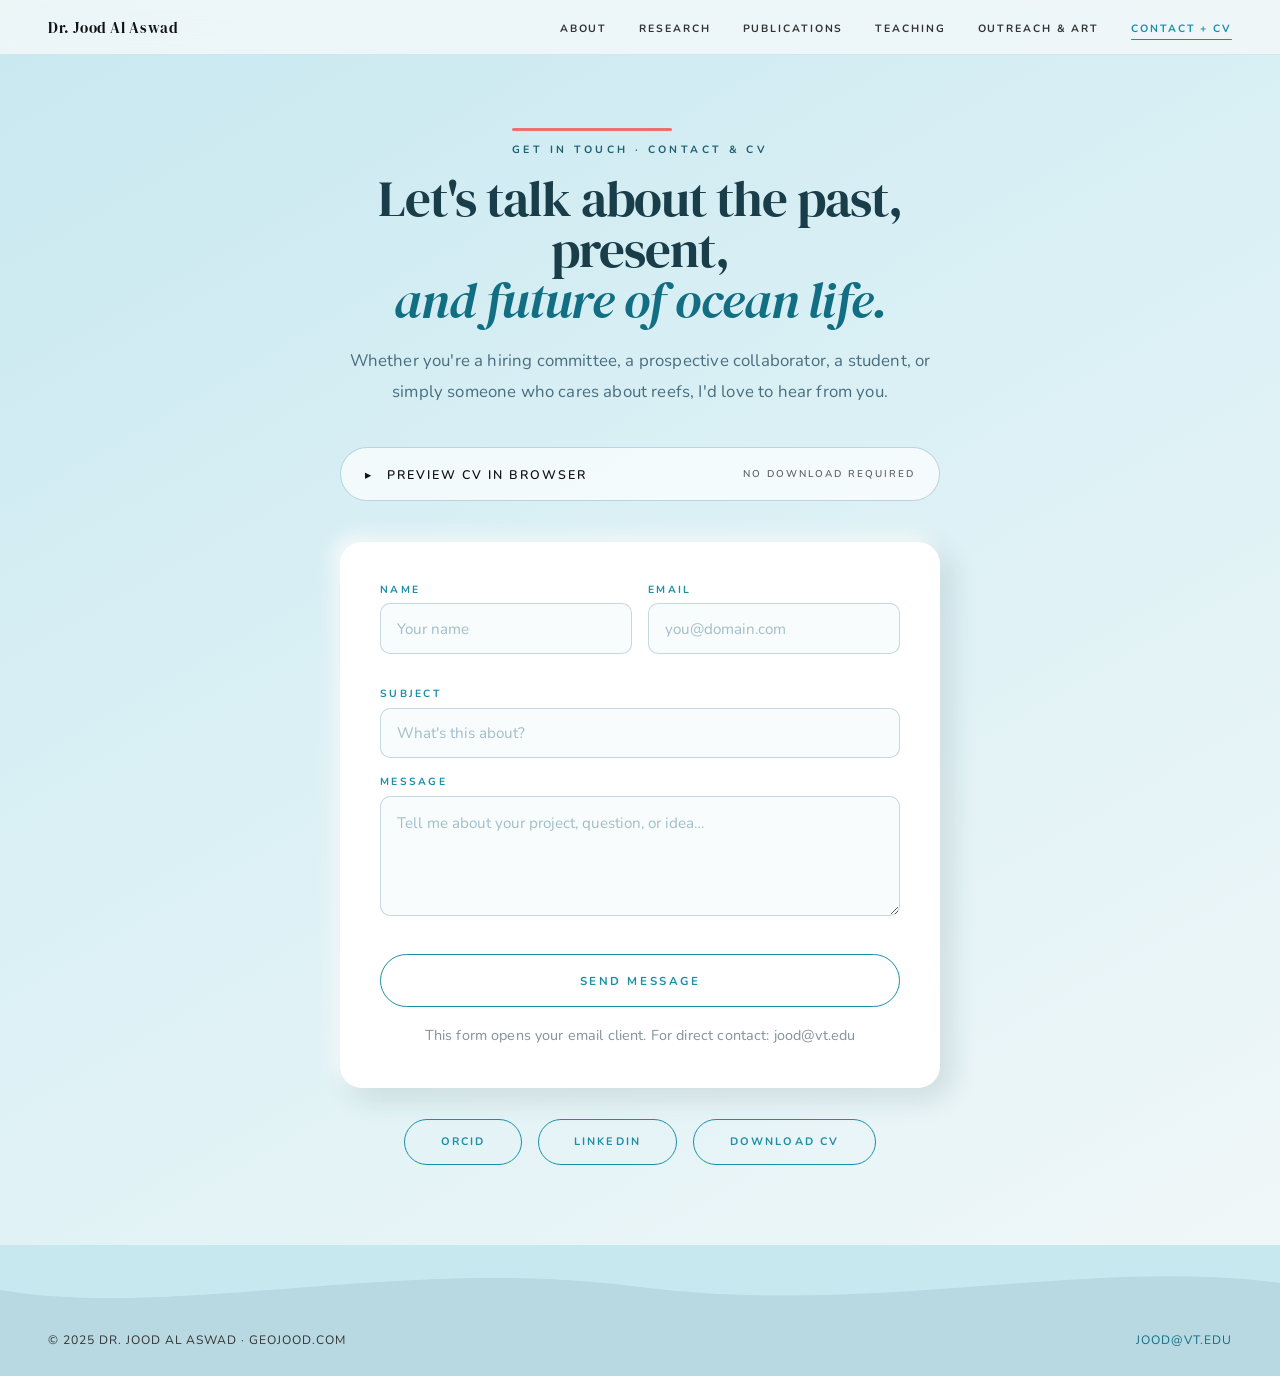
==== commit 8fd87dd5: "Add files via upload" ====
--- a/contact.html
+++ b/contact.html
@@ -5,6 +5,7 @@
 <meta name="viewport" content="width=device-width, initial-scale=1.0">
 <title>Contact &amp; CV: Dr. Jood Al Aswad</title>
 <link rel="stylesheet" href="site.css">
+<link rel="stylesheet" href="effects-patch.css">
 <style>
 .cv-toggle {
   width: 100%;
@@ -52,10 +53,10 @@
   <div style="position:relative;z-index:2;width:100%;max-width:600px;text-align:center;">
     <span class="eyebrow sr d1" style="display:inline-block;margin-bottom:1rem;">Get in touch · Contact &amp; CV</span>
     <h1 style="font-family:var(--serif);font-size:clamp(2rem,4vw,3.4rem);font-weight:400;line-height:1;
-         color:#111111;margin-bottom:1.25rem;letter-spacing:-0.02em;" class="sr d2">
+         color:#1a3d4a;margin-bottom:1.25rem;letter-spacing:-0.02em;" class="sr d2">
       Let's talk about the past, present,<br><em style="font-style:italic;color:var(--teal-d);">and future of ocean life.</em>
     </h1>
-    <p style="font-size:1.05rem;color:#333333;line-height:1.82;margin-bottom:2.5rem;" class="sr d3">
+    <p style="font-size:1.05rem;color:#4a6e7e;line-height:1.82;margin-bottom:2.5rem;" class="sr d3">
       Whether you're a hiring committee, a prospective collaborator, a student, or simply someone who cares about reefs, I'd love to hear from you.
     </p>
 
@@ -104,15 +105,15 @@
            color:var(--teal-d);margin-top:1rem;">
         ✦ Opening your mail app… send the message to complete.
       </div>
-      <p style="font-size:0.76rem;color:rgba(10,37,53,0.5);text-align:center;margin-top:0.9rem;">
-        This form opens your email client. For direct contact: <a href="mailto:jood@vt.edu" style="color:#1a6e84;">jood@vt.edu</a>
+      <p style="font-size:0.9rem;color:rgba(10,37,53,0.5);text-align:center;margin-top:0.9rem;">
+        This form opens your email client. For direct contact: jood@vt.edu
       </p>
     </div>
 
     <!-- External links -->
     <div class="flex-gap sr d5" style="justify-content:center;margin-top:2rem;">
-      <a href="https://orcid.org/0000-0003-4360-7665" class="btn-ghost" style="border-color:var(--teal);color:var(--teal);" target="_blank">ORCID</a>
-      <a href="http://linkedin.com/in/joodalaswad" class="btn-ghost" style="border-color:var(--teal);color:var(--teal);" target="_blank">LinkedIn</a>
+      <a href="https://orcid.org/0000-0003-4360-7665" class="btn-ghost" target="_blank">ORCID</a>
+      <a href="http://linkedin.com/in/joodalaswad" class="btn-ghost" target="_blank">LinkedIn</a>
       <a href="cv.pdf" class="btn-solid" target="_blank">Download CV</a>
     </div>
   </div>
@@ -128,6 +129,7 @@
 </footer>
 
 <script src="site.js"></script>
+<script src="effects-patch.js"></script>
 <script>
 function toggleCV(btn) {
   const frame = document.getElementById('cv-frame');
--- a/site.css
+++ b/site.css
@@ -1,8 +1,4 @@
-/* ============================================================
-   DR. JOOD AL ASWAD — SITE CSS v3
-   seafoam white body, dark neumorphic cards,
-   glassmorphic hero, Nunito + Cormorant Garamond
-   ============================================================ */
+
 
 @import url('https://fonts.googleapis.com/css2?family=DM+Serif+Display:ital@0;1&family=Nunito:ital,wght@0,400;0,500;0,600;0,700;0,800;1,400&display=swap');
 
@@ -10,36 +6,36 @@
   --serif:  'DM Serif Display', Georgia, serif;
   --sans:   'Nunito', system-ui, sans-serif;
 
-  /* Page surface — seafoam white */
+  
   --bg:       #f0f7f8;
-  --bg-card:  #f8fcfd;   /* slightly lighter for card-on-bg use */
-
-  /* Light blue neumorphic card */
-  --card-bg:   #cfe8ed;
+  --bg-card:  #f8fcfd;   
+
+  
+  --card-bg:   #eef6f8;
   --card-dark: #aac8d0;
   --card-lt:   #ffffff;
 
-  /* Text on light background */
+  
   --ink:     #111111;
   --ink-mid: #333333;
   --ink-lt:  #666666;
 
-  /* Text on light blue cards */
+  
   --card-text:  #111111;
   --card-muted: #333333;
   --card-label: #2a6070;
 
-  /* Accents — keep your ocean palette */
-  --teal:   #3a8baa;
-  --teal-d: #2a6070;
+  
+  --teal:   #1a8fa8;
+  --teal-d: #126e82;
   --cyan:   #7ee8ff;
-  --gold:   #c8a020;    /* warmer gold on light bg */
-  --gold-lt:#fff0a0;    /* light gold for dark cards */
-  --coral:  #f5a8c0;
-
-  /* Hero glass */
+  --gold:   #c8a020;    
+  --gold-lt:#fff0a0;    
+  --coral:  #1a8fa8;
+
+  
   --glass-bg:     rgba(255,255,255,0.45);
-  --glass-border: rgba(58,139,170,0.22);
+  --glass-border: rgba(156,218,219,0.3);
 
   --max-w: 1440px;
   --narrow: 860px;
@@ -59,9 +55,6 @@
 a { color:inherit; text-decoration:none; }
 img { display:block; }
 
-/* ============================================================
-   NAVIGATION
-   ============================================================ */
 nav {
   position:fixed; top:0; left:0; right:0; z-index:300;
   display:flex; justify-content:space-between; align-items:center;
@@ -116,10 +109,6 @@
   .nav-links a { display:block; padding:1rem 0.5rem; border-bottom:none; }
 }
 
-/* ============================================================
-   HERO — LIGHT GLASSMORPHISM
-   Bright gradient, bokeh teal orbs, white frosted panel
-   ============================================================ */
 .page-hero {
   min-height:100vh;
   position:relative;
@@ -162,7 +151,6 @@
   to   { opacity:1;   transform:translate(var(--tx,30px),var(--ty,-20px)) scale(var(--ts,1.08)); }
 }
 
-/* Hero glass panel */
 .hero-inner {
   position:relative; z-index:2;
   padding:8rem 5rem 4rem 7vw;
@@ -187,12 +175,6 @@
 .hero-affil-role { font-size:0.88rem; color:var(--teal); font-weight:600; letter-spacing:0.04em; }
 .hero-affil-inst { font-size:0.78rem; color:var(--ink-mid); margin-top:0.2rem; }
 
-/* Hero type — dark text on light glass */
-.hero-eyebrow {
-  font-size:0.66rem; letter-spacing:0.34em; text-transform:uppercase;
-  font-family:var(--serif); font-style:italic; font-weight:400;
-  color:var(--teal); margin-bottom:1.1rem; display:block;
-}
 .hero-hi {
   font-family:var(--serif); font-size:1.05rem; font-weight:300;
   color:var(--ink-mid); margin-bottom:0.1rem; font-style:italic;
@@ -232,7 +214,6 @@
   .hero-name { font-size:clamp(2.2rem,10vw,3.2rem); }
 }
 
-/* Fish */
 .fish { position:absolute; pointer-events:none; opacity:0; animation:swimRight linear 1 forwards; z-index:1; }
 .fish img { width:100%; height:auto; }
 @keyframes swimRight {
@@ -242,9 +223,6 @@
   to   { transform:translateX(calc(100vw + 140px)); opacity:0; }
 }
 
-/* ============================================================
-   ABOUT SECTION — full-bleed two-column mirroring hero
-   ============================================================ */
 .about-section {
   display: grid;
   grid-template-columns: 1fr 1.4fr;
@@ -254,7 +232,7 @@
   overflow: hidden;
   position: relative;
 }
-/* Wave that sits at the bottom of about-section */
+
 .about-wave-bottom {
   position: absolute;
   bottom: 0; left: 0; right: 0;
@@ -303,7 +281,6 @@
     border-top: 1px solid var(--glass-border);
   }
 }
-
 
 .section-intro {
   padding:7rem 5rem 4rem;
@@ -327,19 +304,26 @@
   color:var(--ink-mid); max-width:640px;
 }
 
-/* ============================================================
-   CONTENT SECTIONS — light background
-   ============================================================ */
-.neu-section { background:var(--bg); padding:8rem 4rem; position:relative; }
+.neu-section { background:#ffffff; padding:8rem 4rem; position:relative; }
 .neu-inner  { max-width:var(--max-w); margin:0 auto; }
 .neu-inner > div + div { margin-top:8rem; }
 .neu-narrow { max-width:var(--narrow); margin:0 auto; }
 
-/* Section headers on light background */
 .eyebrow {
   font-size:0.66rem; letter-spacing:0.32em; text-transform:uppercase;
   font-weight:700; color:#1e6070;
   margin-bottom:1rem; display:block;
+  padding-top:0.85rem;
+  position:relative;
+}
+.eyebrow::before {
+  content:'';
+  position:absolute;
+  top:0; left:0;
+  width:10rem;
+  height:3px;
+  background:#ed6f72;
+  border-radius:999px;
 }
 .section-headline {
   font-family:var(--serif);
@@ -356,10 +340,6 @@
   max-width:680px; margin-bottom:3rem;
 }
 
-/* ============================================================
-   NEUMORPHIC CARDS — dark panels on light page
-   Light comes from top-left; dark shadow bottom-right
-   ============================================================ */
 .neu-card {
   background:var(--card-bg);
   border-radius:20px;
@@ -371,17 +351,19 @@
   box-shadow:9px 9px 20px var(--card-dark),-6px -6px 16px var(--card-lt);
   transform:translateY(-2px);
 }
+.neu-card.accent-pink  { background: #e8f4f8; }
+.neu-card.accent-cyan  { background: #fdf6f0; }
+.neu-card.accent-gold  { background: #e8f4f8; }
+.neu-card.accent-teal  { background: #fdf6f0; }
 .neu-card.accent-pink,.neu-card.accent-cyan,
 .neu-card.accent-gold,.neu-card.accent-teal {
   box-shadow:7px 7px 16px var(--card-dark),-5px -5px 13px var(--card-lt);
 }
 
-/* Card grids */
 .neu-grid-2 { display:grid; grid-template-columns:repeat(2,1fr); gap:2rem; }
 .neu-grid-3 { display:grid; grid-template-columns:repeat(3,1fr); gap:1.75rem; }
 @media (max-width:880px) { .neu-grid-2,.neu-grid-3 { grid-template-columns:1fr; } }
 
-/* Card internals */
 .neu-card-num {
   font-family:var(--serif); font-size:2.4rem; font-weight:400;
   color:var(--teal-d); line-height:1; margin-bottom:0.75rem;
@@ -400,12 +382,6 @@
 .neu-stat-head { font-family:var(--sans); font-size:1.15rem; font-weight:700; color:#111111; margin-bottom:0.5rem; line-height:1.3; }
 .neu-stat-body { font-size:1rem; line-height:1.78; color:#333333; }
 
-/* ============================================================
-   BUTTONS — liquid wave-rise on hover
-   ::before starts well below the button. Its top edge has a
-   very subtle curve (small border-radius) so as it rises the
-   crest sweeps through — tight enough to never peek at rest.
-   ============================================================ */
 .btn-solid,
 .btn-ghost {
   display: inline-block;
@@ -426,39 +402,37 @@
 .btn-ghost::before {
   content: '';
   position: absolute;
-  top: 105%;               /* starts just below the visible button */
+  top: 105%;               
   left: -5%;
   width: 110%;
   height: 110%;
-  /* Very subtle wave crest — just 12% / 6% — barely perceptible curve */
+  
   border-radius: 50% 50% 0 0 / 12% 12% 0 0;
   transition: top 1.1s cubic-bezier(0.22, 1, 0.36, 1);
   z-index: -1;
 }
 .btn-solid:hover::before,
 .btn-ghost:hover::before {
-  top: -10%;               /* rise up to fill the button */
+  top: -10%;               
 }
 
 .btn-solid {
-  background: var(--teal);
-  color: #ffffff;
-  box-shadow: 0 4px 14px rgba(58,139,170,0.3);
-}
-.btn-solid::before { background: var(--teal-d); }
-.btn-solid:hover { transform: translateY(-2px); box-shadow: 0 6px 22px rgba(58,139,170,0.42); }
+  background: transparent;
+  color: #1a8fa8;
+  border: 1.5px solid #1a8fa8;
+  box-shadow: none;
+}
+.btn-solid::before { background: #1a8fa8; }
+.btn-solid:hover { transform: translateY(-2px); box-shadow: 0 6px 22px rgba(46,109,142,0.3); }
 
 .btn-ghost {
   background: transparent;
-  border: 1.5px solid var(--teal);
-  color: var(--teal);
-}
-.btn-ghost::before { background: var(--teal); }
-.btn-ghost:hover { color: #ffffff; transform: translateY(-2px); box-shadow: 0 6px 22px rgba(58,139,170,0.28); }
-
-/* ============================================================
-   PUBLICATION CARDS
-   ============================================================ */
+  border: 1.5px solid #1a8fa8;
+  color: #1a8fa8;
+}
+.btn-ghost::before { background: #1a8fa8; }
+.btn-ghost:hover { color: #ffffff; transform: translateY(-2px); box-shadow: 0 6px 22px rgba(46,109,142,0.28); }
+
 .pub-card {
   display:grid; grid-template-columns:52px 1fr; gap:1.5rem;
   align-items:start; padding:1.75rem 2rem;
@@ -468,6 +442,8 @@
   margin-bottom:1.25rem; transition:box-shadow 0.9s, transform 0.9s;
   position:relative; overflow:hidden;
 }
+.pub-card:nth-child(odd)  { background: #e8f4f8; }
+.pub-card:nth-child(even) { background: #fdf6f0; }
 .pub-card::before {
   content:''; position:absolute; left:0; top:50%;
   transform:translateY(-50%); width:3px; height:55%;
@@ -495,16 +471,12 @@
 }
 .pub-tag:hover { background:var(--teal); color:#fff; border-color:var(--teal); }
 
-/* ============================================================
-   RESEARCH TIMELINE — inline glowing line, no sticky sidebar
-   ============================================================ */
 .research-layout {
   display:block;
   position:relative;
   padding-left:3rem;
 }
 
-/* The continuous vertical line on the left */
 .research-layout::before {
   content:'';
   position:absolute;
@@ -513,7 +485,6 @@
   border-radius:3px;
 }
 
-/* Glowing fill — grows via JS as panels enter view */
 .tl-fill {
   position:absolute;
   left:0.9rem; top:0; width:3px;
@@ -525,7 +496,6 @@
   pointer-events:none;
 }
 
-/* Each panel */
 .rp-panel {
   position:relative;
   padding-bottom:5rem; margin-bottom:5rem;
@@ -533,7 +503,6 @@
 }
 .rp-panel:last-child { border-bottom:none; margin-bottom:0; padding-bottom:0; }
 
-/* Node dot on the line */
 .rp-panel::before {
   content:'';
   position:absolute;
@@ -546,7 +515,6 @@
   z-index:2;
 }
 
-/* Active panel: coral glow on dot */
 .rp-panel.in-view::before {
   background:#e87070;
   border-color:#e87070;
@@ -554,7 +522,6 @@
   box-shadow:0 0 0 4px rgba(232,112,112,0.15), 0 0 14px rgba(232,112,112,0.8), 0 0 28px rgba(232,112,112,0.4);
 }
 
-/* Hide old sticky timeline nav */
 .timeline-nav { display:none !important; }
 
 @media (max-width:880px) {
@@ -565,7 +532,6 @@
   .rp-panel.in-view::before { left:-2rem; top:1.3rem; width:16px; height:16px; }
 }
 
-/* Research panels */
 .rp-era { font-size:0.66rem; letter-spacing:0.26em; text-transform:uppercase; color:var(--ink-lt); font-weight:700; margin-bottom:0.4rem; }
 .rp-scale { font-family:var(--serif); font-size:0.92rem; font-style:italic; color:var(--ink-mid); margin-bottom:0.65rem; }
 .rp-title { font-family:var(--serif); font-size:1.7rem; font-weight:400; color:var(--ink); margin-bottom:0.9rem; line-height:1.2; }
@@ -574,11 +540,68 @@
 .rp-panel { padding-bottom:5rem; margin-bottom:5rem; border-bottom:1px solid rgba(58,139,170,0.15); }
 .rp-panel:last-child { border-bottom:none; margin-bottom:0; padding-bottom:0; }
 
-/* ============================================================
-   FULL-BLEED PHOTO GRID
-   Breaks out of neu-inner max-width using negative margins
-   so images span the full monitor width.
-   ============================================================ */
+.circle-gallery {
+  display: grid;
+  grid-template-columns: repeat(3, 1fr);
+  gap: 3rem 2rem;
+  max-width: 1100px;
+  margin: 0 auto;
+  padding: 1rem 0 3rem;
+}
+.circle-gallery-4 {
+  grid-template-columns: repeat(4, 1fr);
+  max-width: 1300px;
+}
+.circle-item {
+  display: flex;
+  flex-direction: column;
+  align-items: center;
+  text-align: center;
+}
+.circle-photo {
+  width: 100%;
+  max-width: 300px;
+  aspect-ratio: 1/1;
+  border-radius: 50%;
+  overflow: hidden;
+  cursor: pointer;
+  box-shadow:
+    0 8px 32px rgba(0,0,0,0.14),
+    0 0 0 4px rgba(255,255,255,0.8),
+    0 0 0 6px rgba(58,139,170,0.15);
+  transition: transform 1.0s ease, box-shadow 1.0s ease;
+}
+.circle-photo:hover {
+  transform: translateY(-6px) scale(1.03);
+  box-shadow:
+    0 16px 44px rgba(0,0,0,0.18),
+    0 0 0 4px rgba(255,255,255,0.9),
+    0 0 0 6px rgba(58,139,170,0.28);
+}
+.circle-photo img {
+  width: 100%; height: 100%;
+  object-fit: cover; object-position: center top;
+  display: block;
+  transition: transform 1.4s ease;
+}
+.circle-photo:hover img { transform: scale(1.08); }
+.circle-caption {
+  margin-top: 1rem;
+  font-family: var(--sans);
+  font-size: 0.78rem;
+  letter-spacing: 0.08em;
+  color: var(--ink-mid);
+  line-height: 1.5;
+  max-width: 220px;
+}
+@media (max-width: 900px) {
+  .circle-gallery { grid-template-columns: repeat(2, 1fr); }
+  .circle-gallery-4 { grid-template-columns: repeat(2, 1fr); }
+}
+@media (max-width: 560px) {
+  .circle-gallery, .circle-gallery-4 { grid-template-columns: 1fr; gap: 2rem; }
+}
+
 .photo-grid-fullbleed {
   display: grid;
   grid-template-columns: repeat(3, 1fr);
@@ -598,7 +621,6 @@
   opacity: 1;
 }
 
-/* 4-image art gallery — 4 columns */
 .photo-grid-fullbleed.art-4 {
   grid-template-columns: repeat(4, 1fr);
 }
@@ -615,7 +637,6 @@
   .photo-grid-fullbleed.art-4 { grid-template-columns: 1fr; }
 }
 
-/* Research panel full-width image */
 .rp-fullbleed-img {
   width: 100vw;
   margin-left: calc(50% - 50vw);
@@ -628,7 +649,6 @@
   .rp-fullbleed-img { width: 100%; margin-left: 0; padding: 0; }
   .rp-fullbleed-img .rp-body { padding: 0; }
 }
-
 
 .photo-grid { display:grid; grid-template-columns:repeat(3,1fr); gap:1.5rem; margin-top:2.5rem; }
 .photo-cell {
@@ -652,9 +672,6 @@
 @media (max-width:900px) { .photo-grid { grid-template-columns:repeat(2,1fr); } }
 @media (max-width:600px) { .photo-grid { grid-template-columns:1fr; } }
 
-/* ============================================================
-   SKILLS GRID
-   ============================================================ */
 .skills-grid { display:grid; grid-template-columns:repeat(4,1fr); gap:1.25rem; margin-top:2.5rem; }
 .skill-block {
   background:var(--card-bg);
@@ -667,18 +684,12 @@
 .skill-list { list-style:none; font-size:1rem; color:#333333; line-height:2.1; }
 @media (max-width:880px) { .skills-grid { grid-template-columns:repeat(2,1fr); } }
 
-/* ============================================================
-   EDUCATION
-   ============================================================ */
 .edu-item { display:flex; gap:2rem; padding:1.4rem 0; border-top:1px solid rgba(58,139,170,0.15); align-items:flex-start; }
 .edu-year { font-family:var(--serif); font-size:1.5rem; color:var(--teal); white-space:nowrap; min-width:90px; padding-top:4px; flex-shrink:0; font-weight:400; }
 .edu-degree { font-size:0.96rem; color:var(--ink-mid); line-height:1.65; }
 .edu-degree strong { display:block; color:var(--ink); font-weight:700; font-size:1rem; margin-bottom:0.2rem; }
 .edu-degree em { font-style:italic; color:var(--teal); font-size:0.88rem; display:block; margin-top:0.3rem; }
 
-/* ============================================================
-   PULL QUOTE
-   ============================================================ */
 .pull-quote {
   font-family:var(--serif);
   font-size:clamp(1.5rem,2.8vw,2.4rem);
@@ -688,10 +699,7 @@
 }
 .pull-quote em { font-style:italic; color:var(--teal); }
 
-/* ============================================================
-   CONTACT FORM
-   ============================================================ */
-.contact-section { background:var(--bg); padding:7rem 3rem; }
+.contact-section { background:#ffffff; padding:7rem 3rem; }
 .contact-inner { max-width:580px; margin:0 auto; text-align:center; }
 .contact-form {
   background:#ffffff; border-radius:22px; padding:2.5rem;
@@ -700,16 +708,16 @@
 }
 .form-row { display:grid; grid-template-columns:1fr 1fr; gap:1rem; margin-bottom:1rem; }
 .form-group { display:flex; flex-direction:column; gap:0.4rem; margin-bottom:1rem; }
-.form-label { font-size:0.65rem; letter-spacing:0.22em; text-transform:uppercase; color:var(--ink-mid); font-weight:700; }
+.form-label { font-size:0.65rem; letter-spacing:0.22em; text-transform:uppercase; color:var(--teal); font-weight:700; }
 .form-input,.form-textarea {
   width:100%; padding:0.9rem 1rem;
   font-family:var(--sans); font-size:0.95rem;
-  color:var(--ink); background:#f8fcfd;
-  border:1.5px solid rgba(58,139,170,0.22);
+  color:#1a3d4a; background:#f8fcfd;
+  border:1.5px solid rgba(46,109,142,0.25);
   border-radius:10px; outline:none; transition:all 0.28s;
 }
-.form-input::placeholder,.form-textarea::placeholder { color:var(--ink-lt); }
-.form-input:focus,.form-textarea:focus { border-color:var(--teal); box-shadow:0 0 0 3px rgba(58,139,170,0.12); background:#fff; }
+.form-input::placeholder,.form-textarea::placeholder { color:#a0bec8; }
+.form-input:focus,.form-textarea:focus { border-color:var(--teal); box-shadow:0 0 0 3px rgba(46,109,142,0.1); background:#fff; }
 .form-textarea { resize:vertical; min-height:120px; line-height:1.6; }
 .form-submit {
   width:100%; margin-top:1.4rem; padding:1.1rem 2rem;
@@ -722,9 +730,6 @@
 .form-submit:hover { background:var(--teal-d); transform:translateY(-2px); box-shadow:0 8px 24px rgba(58,139,170,0.3); }
 @media (max-width:600px) { .form-row { grid-template-columns:1fr; } }
 
-/* ============================================================
-   DARK BAND — pull quotes, CTAs
-   ============================================================ */
 .dark-band {
   background:#b8d8e2;
   padding:5rem 3rem;
@@ -732,9 +737,6 @@
 .dark-band .pull-quote { color:#111111; }
 .dark-band .pull-quote em { font-style:italic; color:var(--teal-d); }
 
-/* ============================================================
-   FOOTER
-   ============================================================ */
 footer {
   background:#b8d8e2; padding:1.75rem 3rem;
   display:flex; justify-content:space-between; align-items:center;
@@ -745,19 +747,11 @@
 footer a:hover { color:var(--teal); }
 @media (max-width:600px) { footer { flex-direction:column; gap:0.75rem; text-align:center; padding:1.5rem; } }
 
-/* Wave dividers between sections */
 .wave-divider { display:block; line-height:0; overflow:hidden; }
 .wave-divider svg { display:block; width:100%; }
 
-/* ============================================================
-   WAVE DIVIDERS
-   ============================================================ */
 .wave-down svg { display:block; width:100%; }
 .wave-up svg   { display:block; width:100%; }
-
-/* ============================================================
-   SCROLL REVEAL — staggered spring entrance
-   ============================================================ */
 
 .sr {
   opacity: 0;
@@ -772,7 +766,6 @@
 .d1{transition-delay:0.08s;} .d2{transition-delay:0.20s;} .d3{transition-delay:0.34s;}
 .d4{transition-delay:0.50s;} .d5{transition-delay:0.66s;}
 
-/* Whole-section block reveal */
 .section-reveal {
   opacity: 0;
   transform: translateY(60px);
@@ -784,7 +777,6 @@
   transition: opacity 1.0s cubic-bezier(0.16,1,0.3,1), transform 1.0s cubic-bezier(0.16,1,0.3,1);
 }
 
-/* Neu-cards stagger as a group */
 .neu-grid-2 .neu-card,
 .neu-grid-3 .neu-card {
   opacity: 0;
@@ -798,7 +790,6 @@
 .neu-grid-2.cards-visible .neu-card:nth-child(3),.neu-grid-3.cards-visible .neu-card:nth-child(3){transition-delay:0.31s;}
 .neu-grid-2.cards-visible .neu-card:nth-child(4),.neu-grid-3.cards-visible .neu-card:nth-child(4){transition-delay:0.44s;}
 
-/* Pub cards slide in from left */
 .pub-card {
   opacity: 0;
   transform: translateX(-24px);
@@ -806,12 +797,8 @@
 }
 .pub-card.pub-visible { opacity:1; transform:translateX(0); }
 
-/* ============================================================
-   MISC
-   ============================================================ */
 .flex-gap { display:flex; gap:1rem; flex-wrap:wrap; }
 
-/* Lightbox */
 #lightbox { display:none; position:fixed; inset:0; z-index:9999; background:rgba(2,8,20,.92); backdrop-filter:blur(12px); align-items:center; justify-content:center; cursor:zoom-out; }
 #lightbox.open { display:flex !important; }
 #lightbox.open #lightbox-img { transform:scale(1) !important; opacity:1 !important; }
@@ -821,12 +808,9 @@
 #lightbox-close:hover { color:#7ee8ff; }
 #lightbox-caption { position:absolute; bottom:1.5rem; left:50%; transform:translateX(-50%); color:rgba(255,255,255,.85); font-family:var(--sans); font-size:.82rem; letter-spacing:.15em; text-transform:uppercase; }
 
-/* ============================================================
-   MOBILE — comprehensive responsive styles
-   ============================================================ */
 @media (max-width:768px) {
 
-  /* Hero: stack vertically, photo on top */
+  
   .page-hero {
     grid-template-columns:1fr;
     grid-template-rows:280px auto;
@@ -844,7 +828,7 @@
   .hero-vision { max-width:100%; }
   .hero-name { font-size:clamp(2rem,8vw,3rem); }
 
-  /* About: stack photo / text / flyer vertically on mobile */
+  
   .neu-section { padding:4rem 1.25rem; }
   .neu-inner > div[style*="grid-template-columns:340px"],
   .neu-inner > div[style*="grid-template-columns:minmax"] {
@@ -856,52 +840,51 @@
     border-radius:6px !important;
   }
 
-  /* Sub-section padding */
+  
   .neu-section { padding:4rem 1.5rem; }
   .neu-inner > div + div { padding-top:4rem !important; }
 
-  /* Cards: single column */
+  
   .neu-grid-2, .neu-grid-3 { grid-template-columns:1fr !important; }
 
-  /* Publications */
+  
   .pub-card { grid-template-columns:44px 1fr; gap:1rem; padding:1.25rem 1rem; }
   .pub-yr { font-size:0.9rem; }
 
-  /* Skills */
+  
   .skills-grid { grid-template-columns:1fr !important; }
 
-  /* Education */
+  
   .edu-item { grid-template-columns:52px 1fr; gap:1rem; }
 
-  /* Contact form */
+  
   .form-row { grid-template-columns:1fr !important; }
   .contact-grid { grid-template-columns:1fr !important; }
 
-  /* Research panels */
+  
   .rp-panel { padding-bottom:3rem; margin-bottom:3rem; }
   .rp-panel > div[style*="grid-template-columns"] { display:block !important; }
   .rp-panel > div[style*="grid-template-columns"] > div { margin-bottom:1.5rem; }
   .photo-cell { max-width:100% !important; }
 
-  /* Section intro headers */
+  
   .section-intro { padding:4rem 1.5rem 3rem; }
   .section-intro h1 { font-size:clamp(2rem,7vw,2.8rem); }
 
-  /* Section headlines */
+  
   .section-headline { font-size:clamp(1.6rem,6vw,2.2rem); }
 
-  /* Outreach */
+  
   .outreach-grid { grid-template-columns:1fr !important; }
 
-  /* Footer */
+  
   footer { flex-direction:column; gap:0.75rem; text-align:center; padding:1.5rem 1.25rem; }
 
-  /* Art gallery */
+  
   .art-grid { grid-template-columns:1fr !important; }
   .art-item.span2 { grid-column:auto !important; }
 }
 
-/* Slightly larger phones / small tablets */
 @media (max-width:480px) {
   .hero-name { font-size:2rem; }
   .section-headline { font-size:1.6rem; }
--- a/effects-patch.css
+++ b/effects-patch.css
@@ -0,0 +1,41 @@
+.reveal-words { overflow: visible; }
+.rw-word { display:inline-block; overflow:hidden; vertical-align:bottom; padding-bottom:0.06em; margin-bottom:-0.06em; }
+.rw-inner { display:inline-block; transform:translateY(115%) rotate(3deg); opacity:0; font-style:inherit; transition: transform 0.75s cubic-bezier(0.16,1,0.3,1), opacity 0.55s cubic-bezier(0.16,1,0.3,1); will-change:transform,opacity; }
+.reveal-words.visible .rw-inner { transform:translateY(0) rotate(0deg); opacity:1; transition-delay:calc(var(--i,0) * 0.058s); }
+
+.btn-solid,
+.btn-ghost,
+.form-submit {
+  background: transparent !important;
+  border: 1.5px solid #1a8fa8 !important;
+  color: #1a8fa8 !important;
+  box-shadow: none !important;
+}
+.btn-solid:hover,
+.btn-ghost:hover,
+.form-submit:hover {
+  box-shadow: 0 6px 22px rgba(46,109,142,0.3) !important;
+}
+
+.btn-solid > *:not(svg),
+.btn-ghost > *:not(svg),
+.form-submit > *:not(svg) {
+  position: relative;
+  z-index: 1;
+}
+
+.btn-magnetic:not(:hover) { transition-duration:0.55s !important; }
+
+.nav-links a { border-bottom:none !important; position:relative; }
+.nav-links a::after { content:''; position:absolute; bottom:-2px; left:0; width:0; height:1.5px; background:var(--teal); border-radius:2px; transition:width 0.3s cubic-bezier(0.4,0,0.2,1); }
+.nav-links a:hover::after, .nav-links a.active::after { width:100%; }
+.nav-links a.active { color:var(--teal); }
+
+.section-float { opacity:0; transform:translateY(48px); transition:opacity 0.85s cubic-bezier(0.16,1,0.3,1), transform 0.85s cubic-bezier(0.16,1,0.3,1); }
+.section-float-visible { opacity:1; transform:translateY(0); }
+
+@media (prefers-reduced-motion: reduce) {
+  .rw-inner { transform:none !important; opacity:1 !important; transition:none !important; }
+  .section-float { opacity:1 !important; transform:none !important; transition:none !important; }
+  .nav-links a::after { transition:none; }
+}
